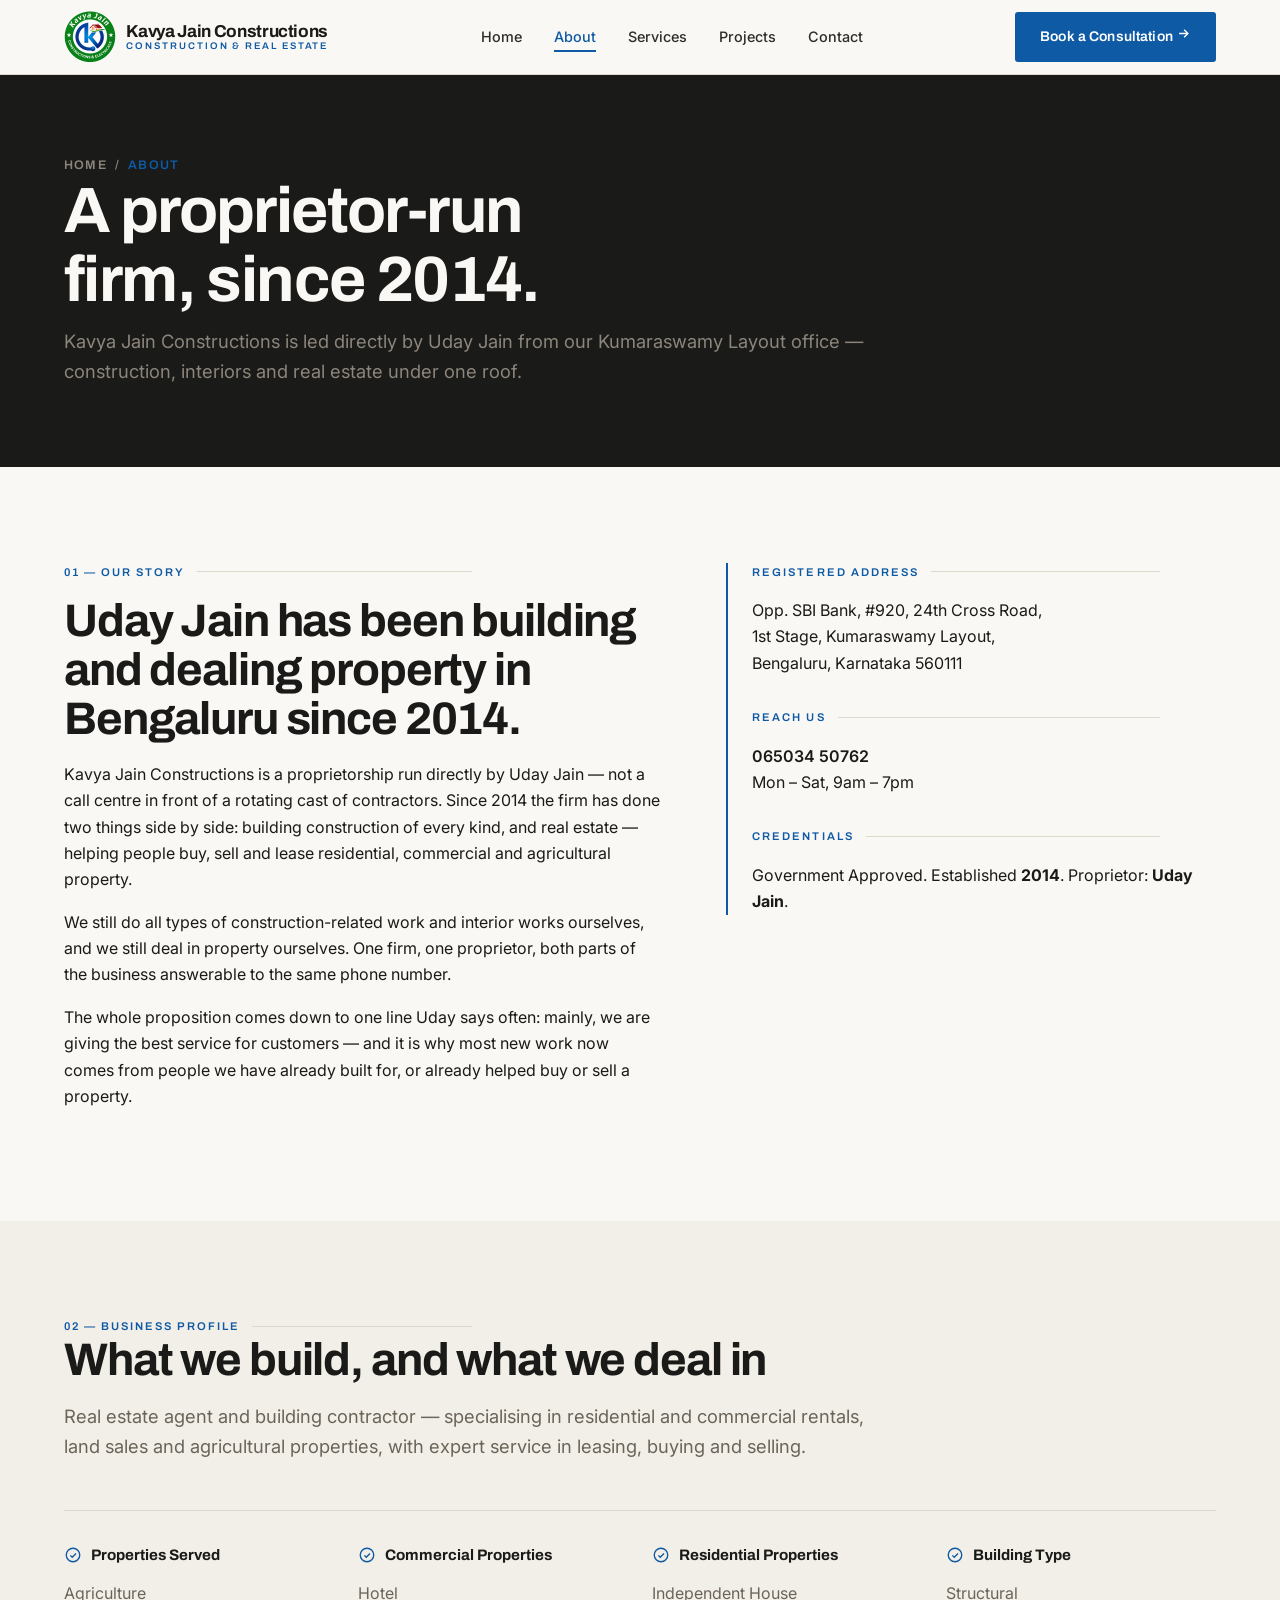
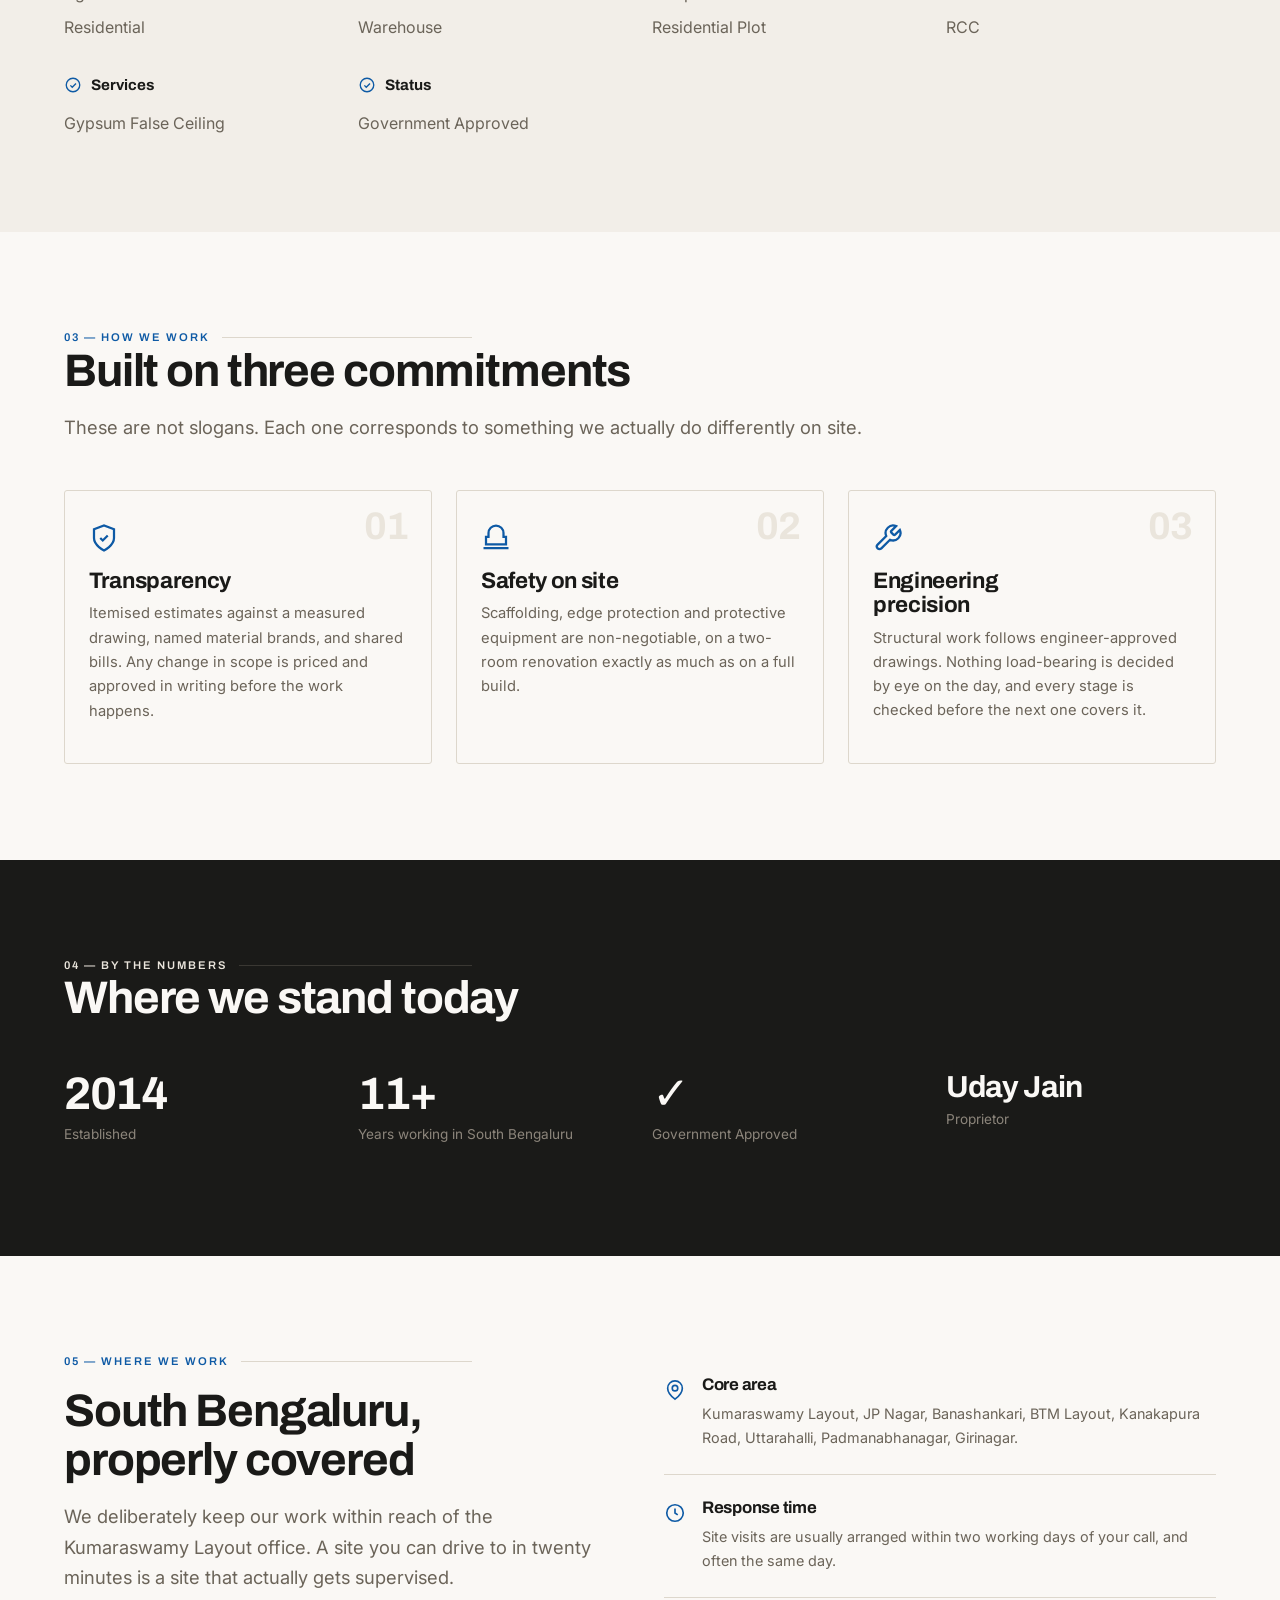
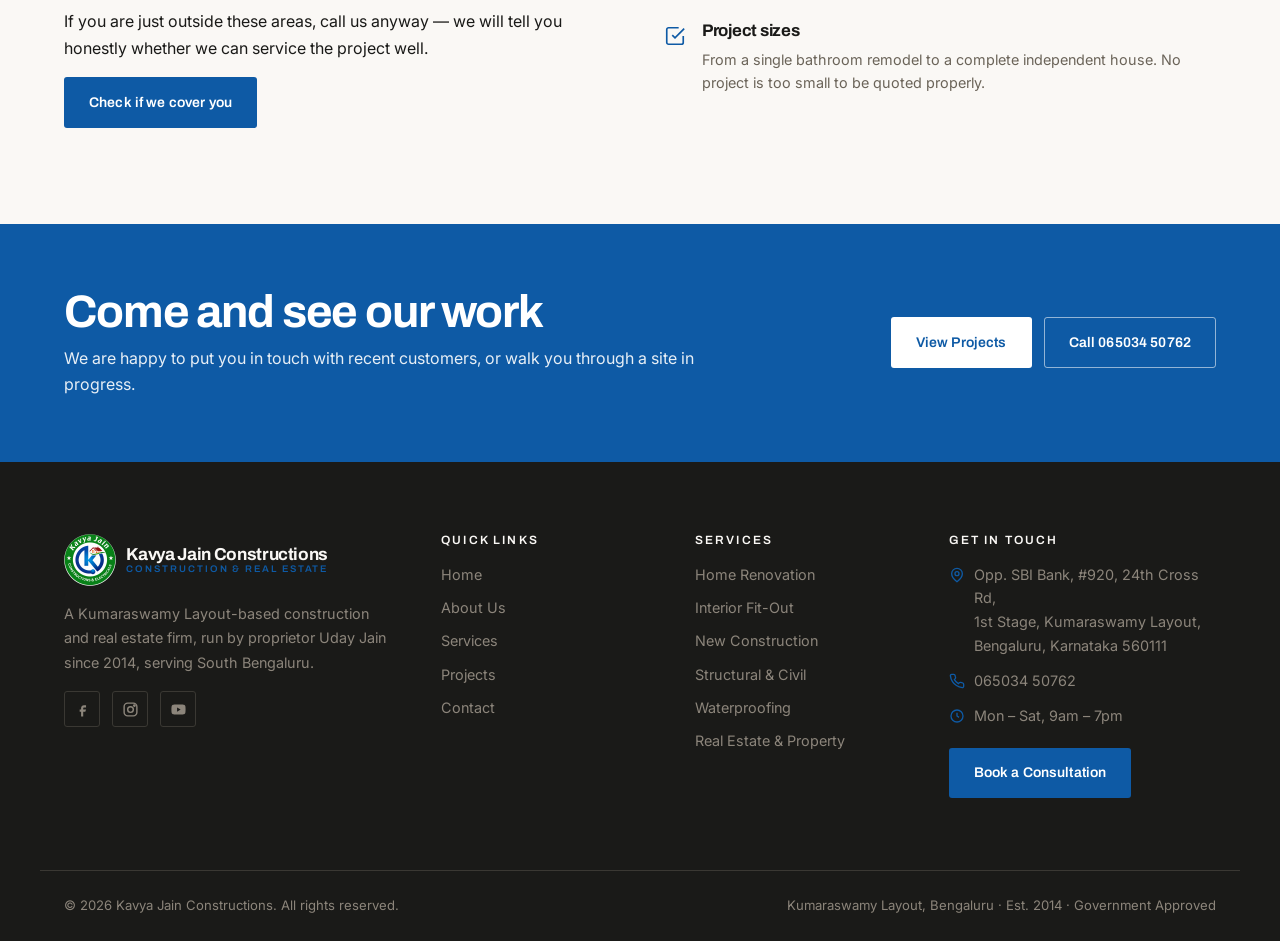
==== about.html @ eb47aed3 "Move realestate site files to repo root Serves the site directly at the domain root for deployment (" ====
<!DOCTYPE html>
<html lang="en-IN">
<head>
<meta charset="utf-8">
<meta name="viewport" content="width=device-width, initial-scale=1">
<title>About Us — Kavya Jain Constructions, Kumaraswamy Layout Bengaluru</title>
<meta name="description" content="Kavya Jain Constructions, led by proprietor Uday Jain, has served South Bengaluru since 2014 with building construction, interior works and real estate consulting.">
<link rel="icon" href="assets/favicon.svg" type="image/svg+xml">
<link rel="preconnect" href="https://fonts.googleapis.com">
<link rel="preconnect" href="https://fonts.gstatic.com" crossorigin>
<link href="https://fonts.googleapis.com/css2?family=Archivo:wght@500;600;700&family=Inter:wght@400;500;600&display=swap" rel="stylesheet">
<link rel="stylesheet" href="assets/css/style.css">
</head>
<body>

<a class="skip-link" href="#main">Skip to content</a>

<header class="header">
  <div class="wrap header__inner">
    <a class="logo" href="index.html">
      <img class="logo__mark" src="assets/logo.png" alt="Kavya Jain Constructions &amp; Electricals logo">
      <span class="logo__text">
        <span class="logo__name">Kavya Jain Constructions</span>
        <span class="logo__sub">Construction &amp; Real Estate</span>
      </span>
    </a>

    <nav class="nav" aria-label="Primary">
      <ul class="nav__list">
        <li><a class="nav__link" href="index.html">Home</a></li>
        <li><a class="nav__link is-active" href="about.html" aria-current="page">About</a></li>
        <li><a class="nav__link" href="services.html">Services</a></li>
        <li><a class="nav__link" href="projects.html">Projects</a></li>
        <li><a class="nav__link" href="contact.html">Contact</a></li>
      </ul>
    </nav>

    <a class="btn btn--primary header__cta" href="contact.html">
      Book a Consultation
      <svg class="btn__arrow" width="15" height="15" viewBox="0 0 24 24" fill="none" stroke="currentColor" stroke-width="2.2" aria-hidden="true"><path d="M5 12h14M13 6l6 6-6 6"/></svg>
    </a>

    <button class="nav-toggle" type="button" aria-expanded="false" aria-controls="mobile-nav">
      <span class="visually-hidden">Menu</span>
      <span class="nav-toggle__bar" aria-hidden="true"></span>
      <span class="nav-toggle__bar" aria-hidden="true"></span>
      <span class="nav-toggle__bar" aria-hidden="true"></span>
    </button>
  </div>

  <div class="mobile-nav" id="mobile-nav">
    <ul class="mobile-nav__list">
      <li><a class="mobile-nav__link" href="index.html">Home</a></li>
      <li><a class="mobile-nav__link is-active" href="about.html">About</a></li>
      <li><a class="mobile-nav__link" href="services.html">Services</a></li>
      <li><a class="mobile-nav__link" href="projects.html">Projects</a></li>
      <li><a class="mobile-nav__link" href="contact.html">Contact</a></li>
    </ul>
    <div class="mobile-nav__cta">
      <a class="btn btn--primary" href="contact.html">Book a Consultation</a>
    </div>
  </div>
</header>

<main id="main">

  <section class="pagehead">
    <div class="wrap">
      <p class="crumb"><a href="index.html">Home</a> <span aria-hidden="true">/</span> <span aria-current="page">About</span></p>
      <h1>A proprietor-run firm, since 2014.</h1>
      <p class="lede">Kavya Jain Constructions is led directly by Uday Jain from our Kumaraswamy Layout office &mdash; construction, interiors and real estate under one roof.</p>
    </div>
  </section>

  <section class="section">
    <div class="wrap">
      <div class="intro__grid">
        <div class="reveal reveal--left">
          <p class="sheet-label">01 &mdash; Our story</p>
          <h2>Uday Jain has been building and dealing property in Bengaluru since 2014.</h2>
          <p>Kavya Jain Constructions is a proprietorship run directly by Uday Jain &mdash; not a call centre in front of a rotating cast of contractors. Since 2014 the firm has done two things side by side: building construction of every kind, and real estate &mdash; helping people buy, sell and lease residential, commercial and agricultural property.</p>
          <p>We still do all types of construction-related work and interior works ourselves, and we still deal in property ourselves. One firm, one proprietor, both parts of the business answerable to the same phone number.</p>
          <p>The whole proposition comes down to one line Uday says often: mainly, we are giving the best service for customers &mdash; and it is why most new work now comes from people we have already built for, or already helped buy or sell a property.</p>
        </div>

        <aside class="intro__aside reveal reveal--right">
          <p class="sheet-label">Registered address</p>
          <p>Opp. SBI Bank, #920, 24th Cross Road,<br>1st Stage, Kumaraswamy Layout,<br>Bengaluru, Karnataka 560111</p>

          <p class="sheet-label" style="margin-top:2rem">Reach us</p>
          <p><a href="tel:+916503450762" style="font-weight:600">065034 50762</a><br>Mon &ndash; Sat, 9am &ndash; 7pm</p>

          <p class="sheet-label" style="margin-top:2rem">Credentials</p>
          <p style="margin-bottom:0">Government Approved. Established <strong>2014</strong>. Proprietor: <strong>Uday Jain</strong>.</p>
        </aside>
      </div>
    </div>
  </section>

  <!-- Business profile -->
  <section class="section section--bone2">
    <div class="wrap">
      <div class="section-head reveal">
        <p class="sheet-label">02 &mdash; Business profile</p>
        <h2>What we build, and what we deal in</h2>
        <p class="lede">Real estate agent and building contractor &mdash; specialising in residential and commercial rentals, land sales and agricultural properties, with expert service in leasing, buying and selling.</p>
      </div>

      <div class="profile-grid reveal">
        <div class="profile-item">
          <p class="profile-item__label"><svg width="18" height="18" viewBox="0 0 24 24" fill="none" stroke="currentColor" stroke-width="1.8"><circle cx="12" cy="12" r="9"/><path d="M8.5 12.5l2.5 2.5 5-5"/></svg> Properties Served</p>
          <ul class="footer__list" style="color:var(--muted);gap:0.5rem">
            <li>Agriculture</li>
            <li>Residential</li>
          </ul>
        </div>
        <div class="profile-item">
          <p class="profile-item__label"><svg width="18" height="18" viewBox="0 0 24 24" fill="none" stroke="currentColor" stroke-width="1.8"><circle cx="12" cy="12" r="9"/><path d="M8.5 12.5l2.5 2.5 5-5"/></svg> Commercial Properties</p>
          <ul class="footer__list" style="color:var(--muted);gap:0.5rem">
            <li>Hotel</li>
            <li>Warehouse</li>
          </ul>
        </div>
        <div class="profile-item">
          <p class="profile-item__label"><svg width="18" height="18" viewBox="0 0 24 24" fill="none" stroke="currentColor" stroke-width="1.8"><circle cx="12" cy="12" r="9"/><path d="M8.5 12.5l2.5 2.5 5-5"/></svg> Residential Properties</p>
          <ul class="footer__list" style="color:var(--muted);gap:0.5rem">
            <li>Independent House</li>
            <li>Residential Plot</li>
          </ul>
        </div>
        <div class="profile-item">
          <p class="profile-item__label"><svg width="18" height="18" viewBox="0 0 24 24" fill="none" stroke="currentColor" stroke-width="1.8"><circle cx="12" cy="12" r="9"/><path d="M8.5 12.5l2.5 2.5 5-5"/></svg> Building Type</p>
          <ul class="footer__list" style="color:var(--muted);gap:0.5rem">
            <li>Structural</li>
            <li>RCC</li>
          </ul>
        </div>
        <div class="profile-item">
          <p class="profile-item__label"><svg width="18" height="18" viewBox="0 0 24 24" fill="none" stroke="currentColor" stroke-width="1.8"><circle cx="12" cy="12" r="9"/><path d="M8.5 12.5l2.5 2.5 5-5"/></svg> Services</p>
          <ul class="footer__list" style="color:var(--muted);gap:0.5rem">
            <li>Gypsum False Ceiling</li>
          </ul>
        </div>
        <div class="profile-item">
          <p class="profile-item__label"><svg width="18" height="18" viewBox="0 0 24 24" fill="none" stroke="currentColor" stroke-width="1.8"><circle cx="12" cy="12" r="9"/><path d="M8.5 12.5l2.5 2.5 5-5"/></svg> Status</p>
          <ul class="footer__list" style="color:var(--muted);gap:0.5rem">
            <li>Government Approved</li>
          </ul>
        </div>
      </div>
    </div>
  </section>

  <!-- Values -->
  <section class="section">
    <div class="wrap">
      <div class="section-head reveal">
        <p class="sheet-label">03 &mdash; How we work</p>
        <h2>Built on three commitments</h2>
        <p class="lede">These are not slogans. Each one corresponds to something we actually do differently on site.</p>
      </div>

      <div class="grid grid--3">
        <article class="svc reveal">
          <span class="svc__num" aria-hidden="true">01</span>
          <span class="svc__icon" aria-hidden="true">
            <svg width="30" height="30" viewBox="0 0 24 24" fill="none" stroke="currentColor" stroke-width="1.8"><path d="M12 22s8-4 8-10V5l-8-3-8 3v7c0 6 8 10 8 10z"/><path d="M9 12l2 2 4-4"/></svg>
          </span>
          <h3>Transparency</h3>
          <p>Itemised estimates against a measured drawing, named material brands, and shared bills. Any change in scope is priced and approved in writing before the work happens.</p>
        </article>

        <article class="svc reveal">
          <span class="svc__num" aria-hidden="true">02</span>
          <span class="svc__icon" aria-hidden="true">
            <svg width="30" height="30" viewBox="0 0 24 24" fill="none" stroke="currentColor" stroke-width="1.8"><path d="M12 2a6 6 0 00-6 6v3H4v6h16v-6h-2V8a6 6 0 00-6-6z"/><path d="M2 20h20"/></svg>
          </span>
          <h3>Safety on site</h3>
          <p>Scaffolding, edge protection and protective equipment are non-negotiable, on a two-room renovation exactly as much as on a full build.</p>
        </article>

        <article class="svc reveal">
          <span class="svc__num" aria-hidden="true">03</span>
          <span class="svc__icon" aria-hidden="true">
            <svg width="30" height="30" viewBox="0 0 24 24" fill="none" stroke="currentColor" stroke-width="1.8"><path d="M14.7 6.3a1 1 0 000 1.4l1.6 1.6a1 1 0 001.4 0l3.8-3.8a6 6 0 01-7.9 7.9l-6.9 6.9a2.1 2.1 0 01-3-3l6.9-6.9a6 6 0 017.9-7.9z"/></svg>
          </span>
          <h3>Engineering precision</h3>
          <p>Structural work follows engineer-approved drawings. Nothing load-bearing is decided by eye on the day, and every stage is checked before the next one covers it.</p>
        </article>
      </div>
    </div>
  </section>

  <!-- Stats: established year, years active, and credentials — all as given by the proprietor. -->
  <section class="section section--ink">
    <div class="wrap">
      <div class="section-head reveal">
        <p class="sheet-label sheet-label--light">04 &mdash; By the numbers</p>
        <h2>Where we stand today</h2>
      </div>
      <div class="stats reveal">
        <div class="stat">
          <p class="stat__value">2014</p>
          <p class="stat__label">Established</p>
        </div>
        <div class="stat">
          <p class="stat__value" data-count="12" data-suffix="+">12+</p>
          <p class="stat__label">Years working in South Bengaluru</p>
        </div>
        <div class="stat">
          <p class="stat__value">&#10003;</p>
          <p class="stat__label">Government Approved</p>
        </div>
        <div class="stat">
          <p class="stat__value" style="font-size:clamp(1.3rem,3vw,1.9rem)">Uday Jain</p>
          <p class="stat__label">Proprietor</p>
        </div>
      </div>
    </div>
  </section>

  <!-- Service area -->
  <section class="section">
    <div class="wrap">
      <div class="grid grid--2-wide" style="gap:3rem;align-items:start">
        <div class="reveal">
          <p class="sheet-label">05 &mdash; Where we work</p>
          <h2>South Bengaluru, properly covered</h2>
          <p class="lede">We deliberately keep our work within reach of the Kumaraswamy Layout office. A site you can drive to in twenty minutes is a site that actually gets supervised.</p>
          <p>If you are just outside these areas, call us anyway &mdash; we will tell you honestly whether we can service the project well.</p>
          <a class="btn btn--primary" href="contact.html">Check if we cover you</a>
        </div>

        <div class="reveal">
          <div class="feature" style="border-bottom-color:var(--hairline)">
            <span class="feature__icon" aria-hidden="true"><svg width="22" height="22" viewBox="0 0 24 24" fill="none" stroke="currentColor" stroke-width="1.8"><path d="M20 10c0 6-8 12-8 12s-8-6-8-12a8 8 0 0116 0z"/><circle cx="12" cy="10" r="3"/></svg></span>
            <div>
              <h3>Core area</h3>
              <p style="color:var(--muted)">Kumaraswamy Layout, JP Nagar, Banashankari, BTM Layout, Kanakapura Road, Uttarahalli, Padmanabhanagar, Girinagar.</p>
            </div>
          </div>
          <div class="feature" style="border-bottom-color:var(--hairline)">
            <span class="feature__icon" aria-hidden="true"><svg width="22" height="22" viewBox="0 0 24 24" fill="none" stroke="currentColor" stroke-width="1.8"><circle cx="12" cy="12" r="9"/><path d="M12 7v5l3 2"/></svg></span>
            <div>
              <h3>Response time</h3>
              <p style="color:var(--muted)">Site visits are usually arranged within two working days of your call, and often the same day.</p>
            </div>
          </div>
          <div class="feature" style="border-bottom:0">
            <span class="feature__icon" aria-hidden="true"><svg width="22" height="22" viewBox="0 0 24 24" fill="none" stroke="currentColor" stroke-width="1.8"><path d="M9 11l3 3L22 4"/><path d="M21 12v7a2 2 0 01-2 2H5a2 2 0 01-2-2V5a2 2 0 012-2h11"/></svg></span>
            <div>
              <h3>Project sizes</h3>
              <p style="color:var(--muted)">From a single bathroom remodel to a complete independent house. No project is too small to be quoted properly.</p>
            </div>
          </div>
        </div>
      </div>
    </div>
  </section>

  <section class="ctaband">
    <div class="wrap ctaband__inner">
      <div>
        <h2>Come and see our work</h2>
        <p>We are happy to put you in touch with recent customers, or walk you through a site in progress.</p>
      </div>
      <div class="ctaband__actions">
        <a class="btn btn--on-clay" href="projects.html">View Projects</a>
        <a class="btn btn--on-clay-outline" href="tel:+916503450762">Call 065034 50762</a>
      </div>
    </div>
  </section>

</main>

<footer class="footer">
  <div class="wrap footer__grid">
    <div>
      <a class="logo" href="index.html" style="margin-bottom:1rem">
        <img class="logo__mark" src="assets/logo.png" alt="Kavya Jain Constructions &amp; Electricals logo">
        <span class="logo__text">
          <span class="logo__name">Kavya Jain Constructions</span>
          <span class="logo__sub">Construction &amp; Real Estate</span>
        </span>
      </a>
      <p>A Kumaraswamy Layout-based construction and real estate firm, run by proprietor Uday Jain since 2014, serving South Bengaluru.</p>
      <div class="footer__social">
        <a href="#" aria-label="Kavya Jain Constructions on Facebook"><svg width="17" height="17" viewBox="0 0 24 24" fill="currentColor" aria-hidden="true"><path d="M14 9h3V6h-3c-2.2 0-4 1.8-4 4v2H8v3h2v7h3v-7h3l1-3h-4v-2c0-.6.4-1 1-1z"/></svg></a>
        <a href="#" aria-label="Kavya Jain Constructions on Instagram"><svg width="17" height="17" viewBox="0 0 24 24" fill="none" stroke="currentColor" stroke-width="2" aria-hidden="true"><rect x="3" y="3" width="18" height="18" rx="5"/><circle cx="12" cy="12" r="4"/><circle cx="17.5" cy="6.5" r="1" fill="currentColor"/></svg></a>
        <a href="#" aria-label="Kavya Jain Constructions on YouTube"><svg width="17" height="17" viewBox="0 0 24 24" fill="currentColor" aria-hidden="true"><path d="M22 12s0-3.3-.4-4.8a2.5 2.5 0 00-1.8-1.8C18.3 5 12 5 12 5s-6.3 0-7.8.4a2.5 2.5 0 00-1.8 1.8C2 8.7 2 12 2 12s0 3.3.4 4.8a2.5 2.5 0 001.8 1.8C5.7 19 12 19 12 19s6.3 0 7.8-.4a2.5 2.5 0 001.8-1.8C22 15.3 22 12 22 12zM10 15V9l5 3z"/></svg></a>
      </div>
    </div>

    <div>
      <h4>Quick links</h4>
      <ul class="footer__list">
        <li><a href="index.html">Home</a></li>
        <li><a href="about.html">About Us</a></li>
        <li><a href="services.html">Services</a></li>
        <li><a href="projects.html">Projects</a></li>
        <li><a href="contact.html">Contact</a></li>
      </ul>
    </div>

    <div>
      <h4>Services</h4>
      <ul class="footer__list">
        <li><a href="services.html">Home Renovation</a></li>
        <li><a href="services.html">Interior Fit-Out</a></li>
        <li><a href="services.html">New Construction</a></li>
        <li><a href="services.html">Structural &amp; Civil</a></li>
        <li><a href="services.html">Waterproofing</a></li>
        <li><a href="services.html">Real Estate &amp; Property</a></li>
      </ul>
    </div>

    <div>
      <h4>Get in touch</h4>
      <div class="footer__contact">
        <div>
          <svg width="16" height="16" viewBox="0 0 24 24" fill="none" stroke="currentColor" stroke-width="2" aria-hidden="true"><path d="M20 10c0 6-8 12-8 12s-8-6-8-12a8 8 0 0116 0z"/><circle cx="12" cy="10" r="3"/></svg>
          <span>Opp. SBI Bank, #920, 24th Cross Rd,<br>1st Stage, Kumaraswamy Layout,<br>Bengaluru, Karnataka 560111</span>
        </div>
        <div>
          <svg width="16" height="16" viewBox="0 0 24 24" fill="none" stroke="currentColor" stroke-width="2" aria-hidden="true"><path d="M22 16.9v3a2 2 0 01-2.2 2 19.8 19.8 0 01-8.6-3.1 19.5 19.5 0 01-6-6A19.8 19.8 0 012.1 4.2 2 2 0 014.1 2h3a2 2 0 012 1.7c.1 1 .4 1.9.7 2.8a2 2 0 01-.5 2.1L8.1 9.9a16 16 0 006 6l1.3-1.2a2 2 0 012.1-.5c.9.3 1.8.6 2.8.7a2 2 0 011.7 2z"/></svg>
          <a href="tel:+916503450762">065034 50762</a>
        </div>
        <div>
          <svg width="16" height="16" viewBox="0 0 24 24" fill="none" stroke="currentColor" stroke-width="2" aria-hidden="true"><circle cx="12" cy="12" r="9"/><path d="M12 7v5l3 2"/></svg>
          <span>Mon &ndash; Sat, 9am &ndash; 7pm</span>
        </div>
      </div>
      <a class="btn btn--primary" href="contact.html" style="margin-top:1.25rem">Book a Consultation</a>
    </div>
  </div>

  <div class="wrap footer__bottom">
    <span>&copy; <span data-year>2026</span> Kavya Jain Constructions. All rights reserved.</span>
    <span>Kumaraswamy Layout, Bengaluru &middot; Est. 2014 &middot; Government Approved</span>
  </div>
</footer>

<a class="callfab" href="tel:+916503450762">
  <svg width="17" height="17" viewBox="0 0 24 24" fill="none" stroke="currentColor" stroke-width="2.2" aria-hidden="true"><path d="M22 16.9v3a2 2 0 01-2.2 2 19.8 19.8 0 01-8.6-3.1 19.5 19.5 0 01-6-6A19.8 19.8 0 012.1 4.2 2 2 0 014.1 2h3a2 2 0 012 1.7c.1 1 .4 1.9.7 2.8a2 2 0 01-.5 2.1L8.1 9.9a16 16 0 006 6l1.3-1.2a2 2 0 012.1-.5c.9.3 1.8.6 2.8.7a2 2 0 011.7 2z"/></svg>
  Call us
</a>

<script src="assets/js/main.js"></script>
</body>
</html>
---- assets/css/style.css ----
/* ==========================================================================
   Kavya Jain Constructions — design tokens and styles
   Palette: Bone & Executive Blue   Type: Archivo (display) / Inter (body)
   ========================================================================== */

:root {
  color-scheme: light;

  /* Palette */
  --bone: #faf8f5;
  --bone-2: #f2eee8;
  --bone-3: #eae5dc;
  --ink: #1a1a18;
  --ink-2: #2e2d2a;
  --muted: #6b6459;
  --taupe: #8c857b;
  --clay: #0e5aa5;
  --clay-dark: #0a4278;
  --hairline: #ddd7cc;
  --hairline-dark: #3a3833;
  --white: #fff;

  /* Type */
  --font-display: "Archivo", system-ui, -apple-system, sans-serif;
  --font-body: "Inter", system-ui, -apple-system, sans-serif;

  /* Spacing */
  --sp-1: 0.25rem;
  --sp-2: 0.5rem;
  --sp-3: 0.75rem;
  --sp-4: 1rem;
  --sp-5: 1.5rem;
  --sp-6: 2rem;
  --sp-7: 3rem;
  --sp-8: 4rem;
  --sp-9: 6rem;

  --maxw: 1200px;
  --radius: 3px;
  --ease: cubic-bezier(0.4, 0, 0.2, 1);
}

*,
*::before,
*::after {
  box-sizing: border-box;
}

html {
  scroll-behavior: smooth;
  -webkit-text-size-adjust: 100%;
}

body {
  margin: 0;
  background: var(--bone);
  color: var(--ink);
  font-family: var(--font-body);
  font-size: 1rem;
  line-height: 1.65;
  -webkit-font-smoothing: antialiased;
}

img,
video {
  max-width: 100%;
  display: block;
}

a {
  color: inherit;
  text-decoration: none;
}

/* ---------- Typography ---------- */

h1,
h2,
h3,
h4 {
  font-family: var(--font-display);
  font-weight: 700;
  line-height: 1.08;
  letter-spacing: -0.025em;
  margin: 0 0 var(--sp-4);
  text-wrap: balance;
}

h1 {
  font-size: clamp(2.25rem, 6vw, 4rem);
}

h2 {
  font-size: clamp(1.875rem, 4.2vw, 2.85rem);
}

h3 {
  font-size: clamp(1.15rem, 2.2vw, 1.4rem);
  letter-spacing: -0.015em;
}

p {
  margin: 0 0 var(--sp-4);
  max-width: 68ch;
}

.lede {
  font-size: clamp(1.02rem, 1.6vw, 1.15rem);
  color: var(--muted);
}

/* Drawing-sheet section label — the signature device, borrowed from the
   annotation style of the architectural hero sketch. */
.sheet-label {
  display: flex;
  align-items: center;
  gap: var(--sp-3);
  font-family: var(--font-display);
  font-size: 0.7rem;
  font-weight: 600;
  letter-spacing: 0.18em;
  text-transform: uppercase;
  color: var(--clay);
  margin-bottom: var(--sp-4);
}

.sheet-label::after {
  content: "";
  flex: 1;
  height: 1px;
  background: var(--hairline);
}

.sheet-label--light {
  color: var(--bone-3);
}

.sheet-label--light::after {
  background: var(--hairline-dark);
}

/* ---------- Layout ---------- */

.wrap {
  width: 100%;
  max-width: var(--maxw);
  margin-inline: auto;
  padding-inline: var(--sp-5);
}

.section {
  padding-block: clamp(3.5rem, 8vw, 6rem);
}

.section--tight {
  padding-block: clamp(2.5rem, 5vw, 4rem);
}

.section--bone2 {
  background: var(--bone-2);
}

.section--ink {
  background: var(--ink);
  color: var(--bone);
}

.section--ink h2,
.section--ink h3 {
  color: var(--bone);
}

.section-head {
  margin-bottom: var(--sp-7);
}

.section-head p {
  margin-bottom: 0;
}

.grid {
  display: grid;
  gap: var(--sp-5);
}

@media (min-width: 640px) {
  .grid--2 {
    grid-template-columns: repeat(2, 1fr);
  }
}

@media (min-width: 900px) {
  .grid--3 {
    grid-template-columns: repeat(3, 1fr);
  }
  .grid--4 {
    grid-template-columns: repeat(4, 1fr);
  }
  .grid--2-wide {
    grid-template-columns: repeat(2, 1fr);
  }
}

@media (min-width: 640px) and (max-width: 899px) {
  .grid--4 {
    grid-template-columns: repeat(2, 1fr);
  }
}

/* ---------- Buttons ---------- */

.btn {
  display: inline-flex;
  align-items: center;
  justify-content: center;
  gap: var(--sp-2);
  font-family: var(--font-display);
  font-size: 0.875rem;
  font-weight: 600;
  letter-spacing: 0.01em;
  padding: 0.8rem 1.5rem;
  border: 1px solid transparent;
  border-radius: var(--radius);
  cursor: pointer;
  transition: background-color 0.2s var(--ease), color 0.2s var(--ease),
    border-color 0.2s var(--ease);
}

.btn--primary {
  background: var(--clay);
  color: var(--white);
}

.btn--primary:hover {
  background: var(--clay-dark);
}

.btn--outline {
  border-color: var(--ink);
  color: var(--ink);
}

.btn--outline:hover {
  background: var(--ink);
  color: var(--bone);
}

.btn--ghost-light {
  border-color: var(--hairline-dark);
  color: var(--bone);
}

.btn--ghost-light:hover {
  background: var(--bone);
  color: var(--ink);
}

.btn__arrow {
  transition: transform 0.2s var(--ease);
}

.btn:hover .btn__arrow {
  transform: translateX(3px);
}

/* ---------- Header ---------- */

.header {
  position: sticky;
  top: 0;
  z-index: 60;
  background: var(--bone);
  border-bottom: 1px solid var(--hairline);
  transition: box-shadow 0.2s var(--ease);
}

.header.is-stuck {
  box-shadow: 0 1px 12px rgba(26, 26, 24, 0.07);
}

.header__inner {
  display: flex;
  align-items: center;
  justify-content: space-between;
  gap: var(--sp-4);
  min-height: 74px;
}

.logo {
  display: flex;
  align-items: center;
  gap: 0.65rem;
  flex-shrink: 0;
}

.logo__mark {
  width: 52px;
  height: 52px;
  flex-shrink: 0;
  object-fit: contain;
}

.logo__text {
  display: flex;
  flex-direction: column;
  line-height: 1.05;
}

.logo__name {
  font-family: var(--font-display);
  font-weight: 700;
  font-size: 1.08rem;
  letter-spacing: -0.02em;
}

.logo__sub {
  font-family: var(--font-display);
  font-size: 0.6rem;
  font-weight: 600;
  letter-spacing: 0.2em;
  text-transform: uppercase;
  color: var(--clay);
}

.nav {
  display: none;
}

.nav__list {
  display: flex;
  align-items: center;
  gap: var(--sp-6);
  margin: 0;
  padding: 0;
  list-style: none;
}

.nav__link {
  position: relative;
  font-size: 0.9rem;
  font-weight: 500;
  color: var(--ink-2);
  padding-block: 0.4rem;
  transition: color 0.2s var(--ease);
}

.nav__link:hover {
  color: var(--clay);
}

.nav__link::after {
  content: "";
  position: absolute;
  left: 0;
  bottom: 0;
  width: 0;
  height: 2px;
  background: var(--clay);
  transition: width 0.22s var(--ease);
}

.nav__link:hover::after,
.nav__link.is-active::after {
  width: 100%;
}

.nav__link.is-active {
  color: var(--clay);
}

.header__cta {
  display: none;
}

@media (min-width: 1024px) {
  .nav,
  .header__cta {
    display: block;
  }
}

/* Mobile nav toggle */

.nav-toggle {
  display: inline-flex;
  flex-direction: column;
  justify-content: center;
  gap: 5px;
  width: 44px;
  height: 44px;
  padding: 0 10px;
  background: none;
  border: 1px solid var(--hairline);
  border-radius: var(--radius);
  cursor: pointer;
}

.nav-toggle__bar {
  display: block;
  height: 2px;
  width: 100%;
  background: var(--ink);
  transition: transform 0.22s var(--ease), opacity 0.22s var(--ease);
}

.nav-toggle[aria-expanded="true"] .nav-toggle__bar:nth-child(1) {
  transform: translateY(7px) rotate(45deg);
}

.nav-toggle[aria-expanded="true"] .nav-toggle__bar:nth-child(2) {
  opacity: 0;
}

.nav-toggle[aria-expanded="true"] .nav-toggle__bar:nth-child(3) {
  transform: translateY(-7px) rotate(-45deg);
}

@media (min-width: 1024px) {
  .nav-toggle {
    display: none;
  }
}

.mobile-nav {
  display: none;
  border-top: 1px solid var(--hairline);
  background: var(--bone);
}

.mobile-nav.is-open {
  display: block;
}

@media (min-width: 1024px) {
  .mobile-nav.is-open {
    display: none;
  }
}

.mobile-nav__list {
  margin: 0;
  padding: var(--sp-3) 0 var(--sp-5);
  list-style: none;
}

.mobile-nav__link {
  display: block;
  padding: 0.85rem var(--sp-5);
  font-family: var(--font-display);
  font-weight: 600;
  font-size: 1rem;
  border-bottom: 1px solid var(--hairline);
}

.mobile-nav__link.is-active {
  color: var(--clay);
}

.mobile-nav__cta {
  padding: var(--sp-5) var(--sp-5) 0;
}

.mobile-nav__cta .btn {
  width: 100%;
}

/* ---------- Hero (video, no overlay text by design) ---------- */

.hero {
  position: relative;
  background: var(--ink);
  overflow: hidden;
}

.hero__video {
  width: 100%;
  height: clamp(340px, 62vh, 660px);
  object-fit: cover;
  background: var(--ink);
}

@media (min-width: 768px) {
  .hero__video {
    height: clamp(460px, 76vh, 780px);
  }
}

/* ---------- Info strip overlapping the hero ---------- */

.infostrip {
  position: relative;
  z-index: 2;
  margin-top: -1px;
}

@media (min-width: 900px) {
  .infostrip {
    margin-top: -68px;
  }
}

.infostrip__grid {
  display: grid;
  gap: 1px;
  background: var(--hairline-dark);
  border: 1px solid var(--hairline-dark);
  border-radius: var(--radius);
  overflow: hidden;
}

@media (min-width: 640px) {
  .infostrip__grid {
    grid-template-columns: repeat(2, 1fr);
  }
}

@media (min-width: 900px) {
  .infostrip__grid {
    grid-template-columns: repeat(4, 1fr);
  }
}

.infocard {
  background: var(--ink);
  color: var(--bone);
  padding: var(--sp-5) var(--sp-5);
  display: flex;
  flex-direction: column;
  gap: 0.3rem;
  transition: background-color 0.2s var(--ease);
}

.infocard--accent {
  background: var(--clay);
}

a.infocard:hover {
  background: var(--ink-2);
}

a.infocard--accent:hover {
  background: var(--clay-dark);
}

.infocard__icon {
  color: var(--clay);
  margin-bottom: var(--sp-2);
}

.infocard--accent .infocard__icon {
  color: var(--white);
}

.infocard__label {
  font-family: var(--font-display);
  font-size: 0.68rem;
  font-weight: 600;
  letter-spacing: 0.18em;
  text-transform: uppercase;
  color: var(--taupe);
}

.infocard--accent .infocard__label {
  color: rgba(255, 255, 255, 0.85);
}

.infocard__value {
  font-family: var(--font-display);
  font-size: 1.08rem;
  font-weight: 700;
  letter-spacing: -0.015em;
}

.infocard__note {
  font-size: 0.82rem;
  color: var(--taupe);
}

.infocard--accent .infocard__note {
  color: rgba(255, 255, 255, 0.85);
}

/* ---------- Intro (carries the message the hero deliberately omits) ---------- */

.intro__grid {
  display: grid;
  gap: var(--sp-6);
  align-items: start;
}

@media (min-width: 900px) {
  .intro__grid {
    grid-template-columns: 1.1fr 0.9fr;
    gap: var(--sp-8);
  }
}

.intro h1 {
  margin-bottom: var(--sp-5);
}

.intro__aside {
  border-left: 2px solid var(--clay);
  padding-left: var(--sp-5);
}

/* ---------- Service cards ---------- */

.svc {
  position: relative;
  background: var(--bone);
  border: 1px solid var(--hairline);
  border-radius: var(--radius);
  padding: var(--sp-6) var(--sp-5) var(--sp-5);
  transition: border-color 0.2s var(--ease), transform 0.2s var(--ease);
}

.section--bone2 .svc {
  background: var(--bone);
}

.svc:hover {
  border-color: var(--clay);
  transform: translateY(-3px);
}

.svc__num {
  position: absolute;
  top: var(--sp-4);
  right: var(--sp-5);
  font-family: var(--font-display);
  font-size: 2.4rem;
  font-weight: 700;
  line-height: 1;
  color: var(--bone-3);
  letter-spacing: -0.04em;
}

.svc__icon {
  color: var(--clay);
  margin-bottom: var(--sp-4);
}

.svc h3 {
  margin-bottom: var(--sp-2);
  max-width: 14ch;
}

.svc p {
  font-size: 0.92rem;
  color: var(--muted);
  margin-bottom: var(--sp-4);
}

.svc__link {
  display: inline-flex;
  align-items: center;
  gap: 0.4rem;
  font-family: var(--font-display);
  font-size: 0.8rem;
  font-weight: 600;
  letter-spacing: 0.06em;
  text-transform: uppercase;
  color: var(--clay);
}

.svc__link svg {
  transition: transform 0.2s var(--ease);
}

.svc:hover .svc__link svg {
  transform: translateX(3px);
}

/* ---------- Business profile (checkmark grid) ---------- */

.profile-grid {
  display: grid;
  gap: var(--sp-6) var(--sp-5);
  grid-template-columns: repeat(2, 1fr);
  padding-top: var(--sp-6);
  border-top: 1px solid var(--hairline);
}

@media (min-width: 640px) {
  .profile-grid {
    grid-template-columns: repeat(4, 1fr);
  }
}

.profile-item__label {
  display: flex;
  align-items: center;
  gap: 0.55rem;
  font-family: var(--font-display);
  font-size: 0.95rem;
  font-weight: 700;
  color: var(--ink);
  margin-bottom: var(--sp-3);
}

.profile-item__label svg {
  flex-shrink: 0;
  color: var(--clay);
}

/* ---------- Stats ---------- */

.stats {
  display: grid;
  gap: var(--sp-5);
  grid-template-columns: repeat(2, 1fr);
}

@media (min-width: 900px) {
  .stats {
    grid-template-columns: repeat(4, 1fr);
  }
}

.stat__value {
  font-family: var(--font-display);
  font-size: clamp(2rem, 4.5vw, 2.85rem);
  font-weight: 700;
  line-height: 1;
  letter-spacing: -0.03em;
  color: var(--clay);
  margin-bottom: var(--sp-2);
}

.section--ink .stat__value {
  color: var(--bone);
}

.stat__label {
  font-size: 0.85rem;
  color: var(--muted);
  line-height: 1.4;
}

.section--ink .stat__label {
  color: var(--taupe);
}

/* ---------- Project cards ---------- */

.proj {
  display: flex;
  flex-direction: column;
  background: var(--bone);
  border: 1px solid var(--hairline);
  border-radius: var(--radius);
  overflow: hidden;
  transition: border-color 0.2s var(--ease);
}

.proj:hover {
  border-color: var(--clay);
}

.proj__media {
  position: relative;
  aspect-ratio: 4 / 3;
  background: var(--bone-3);
  overflow: hidden;
}

.proj__media img {
  width: 100%;
  height: 100%;
  object-fit: cover;
  transition: transform 0.4s var(--ease);
}

.proj:hover .proj__media img {
  transform: scale(1.04);
}

/* Placeholder shown until real photography is dropped in */
.proj__placeholder {
  position: absolute;
  inset: 0;
  display: flex;
  align-items: center;
  justify-content: center;
  background: repeating-linear-gradient(
      45deg,
      var(--bone-2),
      var(--bone-2) 12px,
      var(--bone-3) 12px,
      var(--bone-3) 24px
    );
  color: var(--taupe);
}

.proj__tag {
  position: absolute;
  top: var(--sp-3);
  left: var(--sp-3);
  z-index: 2;
  background: var(--clay);
  color: var(--white);
  font-family: var(--font-display);
  font-size: 0.65rem;
  font-weight: 600;
  letter-spacing: 0.14em;
  text-transform: uppercase;
  padding: 0.3rem 0.6rem;
  border-radius: var(--radius);
}

.proj__body {
  padding: var(--sp-5);
  flex: 1;
  display: flex;
  flex-direction: column;
}

.proj__body h3 {
  font-size: 1.08rem;
  margin-bottom: var(--sp-3);
}

.proj__meta {
  display: flex;
  flex-wrap: wrap;
  gap: var(--sp-2) var(--sp-4);
  margin-top: auto;
  padding-top: var(--sp-3);
  border-top: 1px solid var(--hairline);
  font-size: 0.8rem;
  color: var(--muted);
}

.proj__meta span {
  display: inline-flex;
  align-items: center;
  gap: 0.35rem;
}

.proj__meta svg {
  color: var(--taupe);
  flex-shrink: 0;
}

/* ---------- Feature list (why choose us) ---------- */

.feature {
  display: flex;
  gap: var(--sp-4);
  padding-block: var(--sp-5);
  border-bottom: 1px solid var(--hairline-dark);
}

.feature:last-child {
  border-bottom: 0;
}

.feature__icon {
  flex-shrink: 0;
  color: var(--clay);
  margin-top: 3px;
}

.feature h3 {
  font-size: 1.05rem;
  margin-bottom: var(--sp-2);
}

.feature p {
  font-size: 0.9rem;
  color: var(--taupe);
  margin-bottom: 0;
}

/* ---------- Rating / reviews ---------- */

.rating {
  display: flex;
  flex-wrap: wrap;
  align-items: center;
  gap: var(--sp-5);
  padding: var(--sp-6);
  background: var(--bone);
  border: 1px solid var(--hairline);
  border-radius: var(--radius);
}

.rating__score {
  font-family: var(--font-display);
  font-size: 3.2rem;
  font-weight: 700;
  line-height: 1;
  letter-spacing: -0.04em;
}

.rating__stars {
  display: flex;
  gap: 2px;
  color: var(--clay);
  margin-bottom: 0.3rem;
}

.rating__meta {
  font-size: 0.9rem;
  color: var(--muted);
}

/* ---------- Steps / process ---------- */

.step {
  position: relative;
  padding-top: var(--sp-5);
  border-top: 2px solid var(--ink);
}

.step__num {
  font-family: var(--font-display);
  font-size: 0.7rem;
  font-weight: 600;
  letter-spacing: 0.18em;
  text-transform: uppercase;
  color: var(--clay);
  margin-bottom: var(--sp-3);
}

.step h3 {
  font-size: 1.05rem;
  margin-bottom: var(--sp-2);
}

.step p {
  font-size: 0.9rem;
  color: var(--muted);
  margin-bottom: 0;
}

/* ---------- Page header (inner pages) ---------- */

.pagehead {
  background: var(--ink);
  color: var(--bone);
  padding-block: clamp(3rem, 7vw, 5rem);
}

.pagehead h1 {
  margin-bottom: var(--sp-3);
  max-width: 20ch;
}

.pagehead p {
  color: var(--taupe);
  margin-bottom: 0;
}

.crumb {
  display: flex;
  align-items: center;
  gap: 0.5rem;
  font-size: 0.78rem;
  letter-spacing: 0.1em;
  text-transform: uppercase;
  font-family: var(--font-display);
  font-weight: 600;
  color: var(--taupe);
  margin-bottom: var(--sp-4);
}

.crumb a:hover {
  color: var(--bone);
}

.crumb span[aria-current] {
  color: var(--clay);
}

/* ---------- CTA band ---------- */

.ctaband {
  background: var(--clay);
  color: var(--white);
}

.ctaband__inner {
  display: grid;
  gap: var(--sp-5);
  align-items: center;
  padding-block: clamp(2.5rem, 6vw, 4rem);
}

@media (min-width: 900px) {
  .ctaband__inner {
    grid-template-columns: 1.4fr auto;
    gap: var(--sp-7);
  }
}

.ctaband h2 {
  color: var(--white);
  margin-bottom: var(--sp-2);
}

.ctaband p {
  color: rgba(255, 255, 255, 0.9);
  margin-bottom: 0;
}

.ctaband__actions {
  display: flex;
  flex-wrap: wrap;
  gap: var(--sp-3);
}

.btn--on-clay {
  background: var(--white);
  color: var(--clay);
}

.btn--on-clay:hover {
  background: var(--ink);
  color: var(--white);
}

.btn--on-clay-outline {
  border-color: rgba(255, 255, 255, 0.55);
  color: var(--white);
}

.btn--on-clay-outline:hover {
  background: rgba(255, 255, 255, 0.12);
  border-color: var(--white);
}

/* ---------- Forms ---------- */

.form {
  display: grid;
  gap: var(--sp-4);
}

@media (min-width: 640px) {
  .form__row {
    display: grid;
    grid-template-columns: repeat(2, 1fr);
    gap: var(--sp-4);
  }
}

.field {
  display: flex;
  flex-direction: column;
  gap: 0.4rem;
}

.field label {
  font-family: var(--font-display);
  font-size: 0.78rem;
  font-weight: 600;
  letter-spacing: 0.08em;
  text-transform: uppercase;
  color: var(--ink-2);
}

.field input,
.field select,
.field textarea {
  font-family: var(--font-body);
  font-size: 0.95rem;
  color: var(--ink);
  background: var(--bone);
  border: 1px solid var(--hairline);
  border-radius: var(--radius);
  padding: 0.75rem 0.9rem;
  width: 100%;
  transition: border-color 0.2s var(--ease);
}

.field input:focus,
.field select:focus,
.field textarea:focus {
  outline: none;
  border-color: var(--clay);
}

.field textarea {
  min-height: 130px;
  resize: vertical;
}

.field__hint {
  font-size: 0.78rem;
  color: var(--muted);
}

.field__error {
  font-size: 0.78rem;
  color: var(--clay-dark);
  font-weight: 500;
  min-height: 1.1em;
}

.field.has-error input,
.field.has-error select,
.field.has-error textarea {
  border-color: var(--clay-dark);
}

.form__note {
  font-size: 0.82rem;
  color: var(--muted);
  margin: 0;
}

.form__status {
  padding: var(--sp-4);
  border: 1px solid var(--clay);
  border-left-width: 3px;
  border-radius: var(--radius);
  background: var(--bone-2);
  font-size: 0.92rem;
}

/* ---------- Contact ---------- */

.contact__grid {
  display: grid;
  gap: var(--sp-7);
  align-items: start;
}

@media (min-width: 900px) {
  .contact__grid {
    grid-template-columns: 1fr 1fr;
    gap: var(--sp-8);
  }
}

.contact-item {
  display: flex;
  gap: var(--sp-4);
  padding-block: var(--sp-4);
  border-bottom: 1px solid var(--hairline);
}

.contact-item:last-of-type {
  border-bottom: 0;
}

.contact-item__icon {
  flex-shrink: 0;
  color: var(--clay);
  margin-top: 3px;
}

.contact-item__label {
  font-family: var(--font-display);
  font-size: 0.68rem;
  font-weight: 600;
  letter-spacing: 0.16em;
  text-transform: uppercase;
  color: var(--muted);
  margin-bottom: 0.2rem;
}

.contact-item__value {
  font-size: 1rem;
  font-weight: 500;
}

.contact-item__value a:hover {
  color: var(--clay);
}

.map {
  border: 1px solid var(--hairline);
  border-radius: var(--radius);
  overflow: hidden;
  line-height: 0;
}

.map iframe {
  width: 100%;
  height: 340px;
  border: 0;
}

/* ---------- FAQ ---------- */

.faq {
  border-top: 1px solid var(--hairline);
}

.faq__item {
  border-bottom: 1px solid var(--hairline);
}

.faq__q {
  width: 100%;
  display: flex;
  align-items: center;
  justify-content: space-between;
  gap: var(--sp-4);
  text-align: left;
  background: none;
  border: 0;
  padding: var(--sp-5) 0;
  cursor: pointer;
  font-family: var(--font-display);
  font-size: 1rem;
  font-weight: 600;
  color: var(--ink);
}

.faq__q:hover {
  color: var(--clay);
}

.faq__icon {
  flex-shrink: 0;
  color: var(--clay);
  transition: transform 0.22s var(--ease);
}

.faq__q[aria-expanded="true"] .faq__icon {
  transform: rotate(45deg);
}

.faq__a {
  display: none;
  padding-bottom: var(--sp-5);
}

.faq__a p {
  color: var(--muted);
  font-size: 0.93rem;
  margin-bottom: 0;
}

.faq__a.is-open {
  display: block;
}

/* ---------- Footer ---------- */

.footer {
  background: var(--ink);
  color: var(--taupe);
  font-size: 0.9rem;
}

.footer__grid {
  display: grid;
  gap: var(--sp-6);
  padding-block: clamp(3rem, 6vw, 4.5rem);
}

@media (min-width: 640px) {
  .footer__grid {
    grid-template-columns: repeat(2, 1fr);
  }
}

@media (min-width: 1024px) {
  .footer__grid {
    grid-template-columns: 1.6fr 1fr 1fr 1.3fr;
    gap: var(--sp-7);
  }
}

.footer h4 {
  font-size: 0.75rem;
  font-weight: 600;
  letter-spacing: 0.18em;
  text-transform: uppercase;
  color: var(--bone);
  margin-bottom: var(--sp-4);
}

.footer p {
  font-size: 0.9rem;
  line-height: 1.7;
}

.footer__list {
  margin: 0;
  padding: 0;
  list-style: none;
  display: grid;
  gap: 0.6rem;
}

.footer__list a:hover {
  color: var(--clay);
}

.footer .logo__name {
  color: var(--bone);
}

.footer__contact {
  display: grid;
  gap: 0.7rem;
}

.footer__contact div {
  display: flex;
  gap: 0.6rem;
  align-items: flex-start;
}

.footer__contact svg {
  flex-shrink: 0;
  color: var(--clay);
  margin-top: 4px;
}

.footer__bottom {
  border-top: 1px solid var(--hairline-dark);
  padding-block: var(--sp-5);
  display: flex;
  flex-wrap: wrap;
  align-items: center;
  justify-content: space-between;
  gap: var(--sp-3);
  font-size: 0.82rem;
}

.footer__social {
  display: flex;
  gap: var(--sp-3);
}

.footer__social a {
  display: inline-flex;
  align-items: center;
  justify-content: center;
  width: 36px;
  height: 36px;
  border: 1px solid var(--hairline-dark);
  border-radius: var(--radius);
  transition: background-color 0.2s var(--ease), color 0.2s var(--ease);
}

.footer__social a:hover {
  background: var(--clay);
  border-color: var(--clay);
  color: var(--white);
}

/* ---------- Floating call button (mobile) ---------- */

.callfab {
  position: fixed;
  right: var(--sp-4);
  bottom: var(--sp-4);
  z-index: 70;
  display: inline-flex;
  align-items: center;
  gap: 0.5rem;
  background: var(--clay);
  color: var(--white);
  font-family: var(--font-display);
  font-weight: 600;
  font-size: 0.85rem;
  padding: 0.85rem 1.15rem;
  border-radius: 999px;
  box-shadow: 0 6px 20px rgba(26, 26, 24, 0.22);
}

.callfab:hover {
  background: var(--clay-dark);
}

@media (min-width: 1024px) {
  .callfab {
    display: none;
  }
}

/* ---------- Accessibility helpers ---------- */

.skip-link {
  position: absolute;
  left: -9999px;
  top: 0;
  z-index: 200;
  background: var(--clay);
  color: var(--white);
  padding: 0.75rem 1.25rem;
  font-weight: 600;
}

.skip-link:focus {
  left: var(--sp-4);
  top: var(--sp-3);
}

:focus-visible {
  outline: 2px solid var(--clay);
  outline-offset: 2px;
}

.visually-hidden {
  position: absolute;
  width: 1px;
  height: 1px;
  padding: 0;
  margin: -1px;
  overflow: hidden;
  clip: rect(0, 0, 0, 0);
  white-space: nowrap;
  border: 0;
}

/* ---------- Scroll reveal ---------- */

.reveal {
  opacity: 0;
  transform: translateY(14px);
  transition: opacity 0.5s var(--ease), transform 0.5s var(--ease);
}

.reveal.is-visible {
  opacity: 1;
  transform: none;
}

/* ---------- Project filters ---------- */

.filters {
  display: flex;
  flex-wrap: wrap;
  gap: var(--sp-2);
  margin-bottom: var(--sp-4);
}

.filter {
  font-family: var(--font-display);
  font-size: 0.82rem;
  font-weight: 600;
  letter-spacing: 0.02em;
  color: var(--ink-2);
  background: transparent;
  border: 1px solid var(--hairline);
  border-radius: var(--radius);
  padding: 0.55rem 1.05rem;
  cursor: pointer;
  transition: background-color 0.2s var(--ease), color 0.2s var(--ease),
    border-color 0.2s var(--ease);
}

.filter:hover {
  border-color: var(--clay);
  color: var(--clay);
}

.filter.is-active {
  background: var(--ink);
  border-color: var(--ink);
  color: var(--bone);
}

.filter-count {
  font-size: 0.85rem;
  color: var(--muted);
  margin-bottom: var(--sp-6);
}

.proj.is-hidden {
  display: none;
}

.empty-state {
  padding: var(--sp-7) 0;
  text-align: center;
  color: var(--muted);
}

.link-btn {
  background: none;
  border: 0;
  padding: 0;
  font: inherit;
  color: var(--clay);
  font-weight: 600;
  cursor: pointer;
  text-decoration: underline;
}

/* Directional reveal variants */

.reveal--left {
  transform: translateX(-24px);
}

.reveal--right {
  transform: translateX(24px);
}

.reveal--scale {
  transform: scale(0.965);
}

.reveal--left.is-visible,
.reveal--right.is-visible,
.reveal--scale.is-visible {
  transform: none;
}

/* ==========================================================================
   Motion layer
   ========================================================================== */

@keyframes rk-fade-up {
  from {
    opacity: 0;
    transform: translateY(20px);
  }
  to {
    opacity: 1;
    transform: none;
  }
}

@keyframes rk-fade-down {
  from {
    opacity: 0;
    transform: translateY(-14px);
  }
  to {
    opacity: 1;
    transform: none;
  }
}

@keyframes rk-marquee {
  from {
    transform: translateX(0);
  }
  to {
    transform: translateX(-50%);
  }
}

@keyframes rk-scroll-cue {
  0%,
  100% {
    transform: translateY(0);
    opacity: 0.85;
  }
  50% {
    transform: translateY(7px);
    opacity: 0.35;
  }
}

@keyframes rk-sweep {
  from {
    transform: translateX(-100%);
  }
  to {
    transform: translateX(100%);
  }
}

/* Page-load orchestration: header, then hero, then the strip. */

.header,
.hero,
.infostrip {
  animation: rk-fade-down 0.55s var(--ease) both;
}

.header {
  animation-delay: 0.06s;
}

.hero {
  animation-name: rk-fade-up;
  animation-duration: 0.8s;
  animation-delay: 0.12s;
}

.infostrip {
  animation-name: rk-fade-up;
  animation-duration: 0.7s;
  animation-delay: 0.34s;
}

/* Header auto-hides going down, returns coming up */

.header {
  transition: box-shadow 0.2s var(--ease), transform 0.32s var(--ease);
  will-change: transform;
}

.header.is-hidden {
  transform: translateY(-100%);
}

/* Scroll progress bar (element injected by main.js) */

.scroll-progress {
  position: fixed;
  top: 0;
  left: 0;
  right: 0;
  height: 3px;
  z-index: 100;
  background: transparent;
  pointer-events: none;
}

.scroll-progress__bar {
  display: block;
  height: 100%;
  width: 0;
  background: var(--clay);
  transform-origin: left center;
  transition: width 0.1s linear;
}

/* Scroll cue sitting at the foot of the hero */

.hero__cue {
  position: absolute;
  left: 0;
  right: 0;
  width: max-content;
  margin-inline: auto;
  bottom: var(--sp-5);
  z-index: 3;
  display: flex;
  flex-direction: column;
  align-items: center;
  gap: 0.35rem;
  color: var(--bone);
  font-family: var(--font-display);
  font-size: 0.62rem;
  font-weight: 600;
  letter-spacing: 0.22em;
  text-transform: uppercase;
  text-shadow: 0 1px 8px rgba(0, 0, 0, 0.55);
  animation: rk-fade-up 0.6s var(--ease) 0.9s both;
}

.hero__cue svg {
  animation: rk-scroll-cue 2s var(--ease) infinite;
}

@media (min-width: 900px) {
  .hero__cue {
    bottom: 96px;
  }
}

/* Marquee ticker */

.marquee {
  background: var(--ink);
  color: var(--bone);
  border-block: 1px solid var(--hairline-dark);
  overflow: hidden;
  padding-block: var(--sp-4);
}

.marquee__track {
  display: flex;
  width: max-content;
  animation: rk-marquee 34s linear infinite;
}

.marquee:hover .marquee__track,
.marquee:focus-within .marquee__track {
  animation-play-state: paused;
}

.marquee__group {
  display: flex;
  align-items: center;
  flex-shrink: 0;
}

.marquee__item {
  display: inline-flex;
  align-items: center;
  gap: var(--sp-5);
  padding-inline: var(--sp-5);
  font-family: var(--font-display);
  font-size: clamp(0.95rem, 2vw, 1.3rem);
  font-weight: 600;
  letter-spacing: -0.01em;
  white-space: nowrap;
}

.marquee__dot {
  color: var(--clay);
  flex-shrink: 0;
}

/* Counters hold their space so nothing shifts while they run */

.stat__value {
  font-variant-numeric: tabular-nums;
}

/* Richer card interaction */

.svc {
  overflow: hidden;
}

.svc::before {
  content: "";
  position: absolute;
  left: 0;
  top: 0;
  height: 3px;
  width: 100%;
  background: var(--clay);
  transform: scaleX(0);
  transform-origin: left center;
  transition: transform 0.35s var(--ease);
}

.svc:hover::before {
  transform: scaleX(1);
}

.svc__num {
  transition: color 0.3s var(--ease), transform 0.3s var(--ease);
}

.svc:hover .svc__num {
  color: var(--clay);
  transform: translateY(-2px);
}

.svc__icon {
  display: inline-flex;
  transition: transform 0.3s var(--ease);
}

.svc:hover .svc__icon {
  transform: translateY(-3px) scale(1.06);
}

/* Info cards lift slightly on hover */

a.infocard {
  transition: background-color 0.2s var(--ease), transform 0.25s var(--ease);
}

a.infocard:hover {
  transform: translateY(-3px);
}

/* Project card interaction */

.proj {
  transition: border-color 0.2s var(--ease), transform 0.25s var(--ease),
    box-shadow 0.25s var(--ease);
}

.proj:hover {
  transform: translateY(-4px);
  box-shadow: 0 10px 30px rgba(26, 26, 24, 0.09);
}

.proj__tag {
  transition: transform 0.25s var(--ease);
}

.proj:hover .proj__tag {
  transform: translateY(-2px);
}

/* Feature rows nudge on hover */

.feature {
  transition: padding-left 0.25s var(--ease);
}

.feature:hover {
  padding-left: var(--sp-3);
}

.feature__icon {
  transition: transform 0.25s var(--ease);
}

.feature:hover .feature__icon {
  transform: scale(1.12);
}

/* Step cards draw their rule on approach */

.step {
  border-top-color: var(--hairline);
  transition: border-top-color 0.3s var(--ease);
}

.step.is-visible {
  border-top-color: var(--ink);
}

.step:hover {
  border-top-color: var(--clay);
}

/* Primary button sheen */

.btn--primary,
.btn--on-clay {
  position: relative;
  overflow: hidden;
  isolation: isolate;
}

.btn--primary::after,
.btn--on-clay::after {
  content: "";
  position: absolute;
  inset: 0;
  z-index: -1;
  background: linear-gradient(
    100deg,
    transparent 20%,
    rgba(255, 255, 255, 0.22) 50%,
    transparent 80%
  );
  transform: translateX(-100%);
}

.btn--primary:hover::after,
.btn--on-clay:hover::after {
  animation: rk-sweep 0.7s var(--ease);
}

/* Stat blocks lift as a group */

.stat {
  transition: transform 0.25s var(--ease);
}

.stat:hover {
  transform: translateY(-4px);
}

/* Nav link + logo life */

.logo__mark {
  transition: transform 0.3s var(--ease);
}

.logo:hover .logo__mark {
  transform: translateY(-2px) rotate(-3deg);
}

.callfab {
  transition: background-color 0.2s var(--ease), transform 0.25s var(--ease);
}

.callfab:hover {
  transform: translateY(-3px);
}

/* Rating score counts up in place */

.rating__score {
  font-variant-numeric: tabular-nums;
}

/* ==========================================================================
   Reduced motion — must stay last so it wins
   ========================================================================== */

@media (prefers-reduced-motion: reduce) {
  html {
    scroll-behavior: auto;
  }

  *,
  *::before,
  *::after {
    animation-duration: 0.001ms !important;
    animation-iteration-count: 1 !important;
    animation-delay: 0ms !important;
    transition-duration: 0.001ms !important;
  }

  .reveal,
  .reveal--left,
  .reveal--right,
  .reveal--scale {
    opacity: 1;
    transform: none;
  }

  .marquee__track {
    animation: none;
    transform: none;
  }

  .hero__cue svg {
    animation: none;
  }

  .header.is-hidden {
    transform: none;
  }

  .proj:hover,
  .proj:hover .proj__media img,
  .svc:hover,
  .svc:hover .svc__icon,
  .svc:hover .svc__num,
  .stat:hover,
  .callfab:hover,
  a.infocard:hover,
  .feature:hover .feature__icon,
  .logo:hover .logo__mark {
    transform: none;
  }

  .feature:hover {
    padding-left: 0;
  }
}
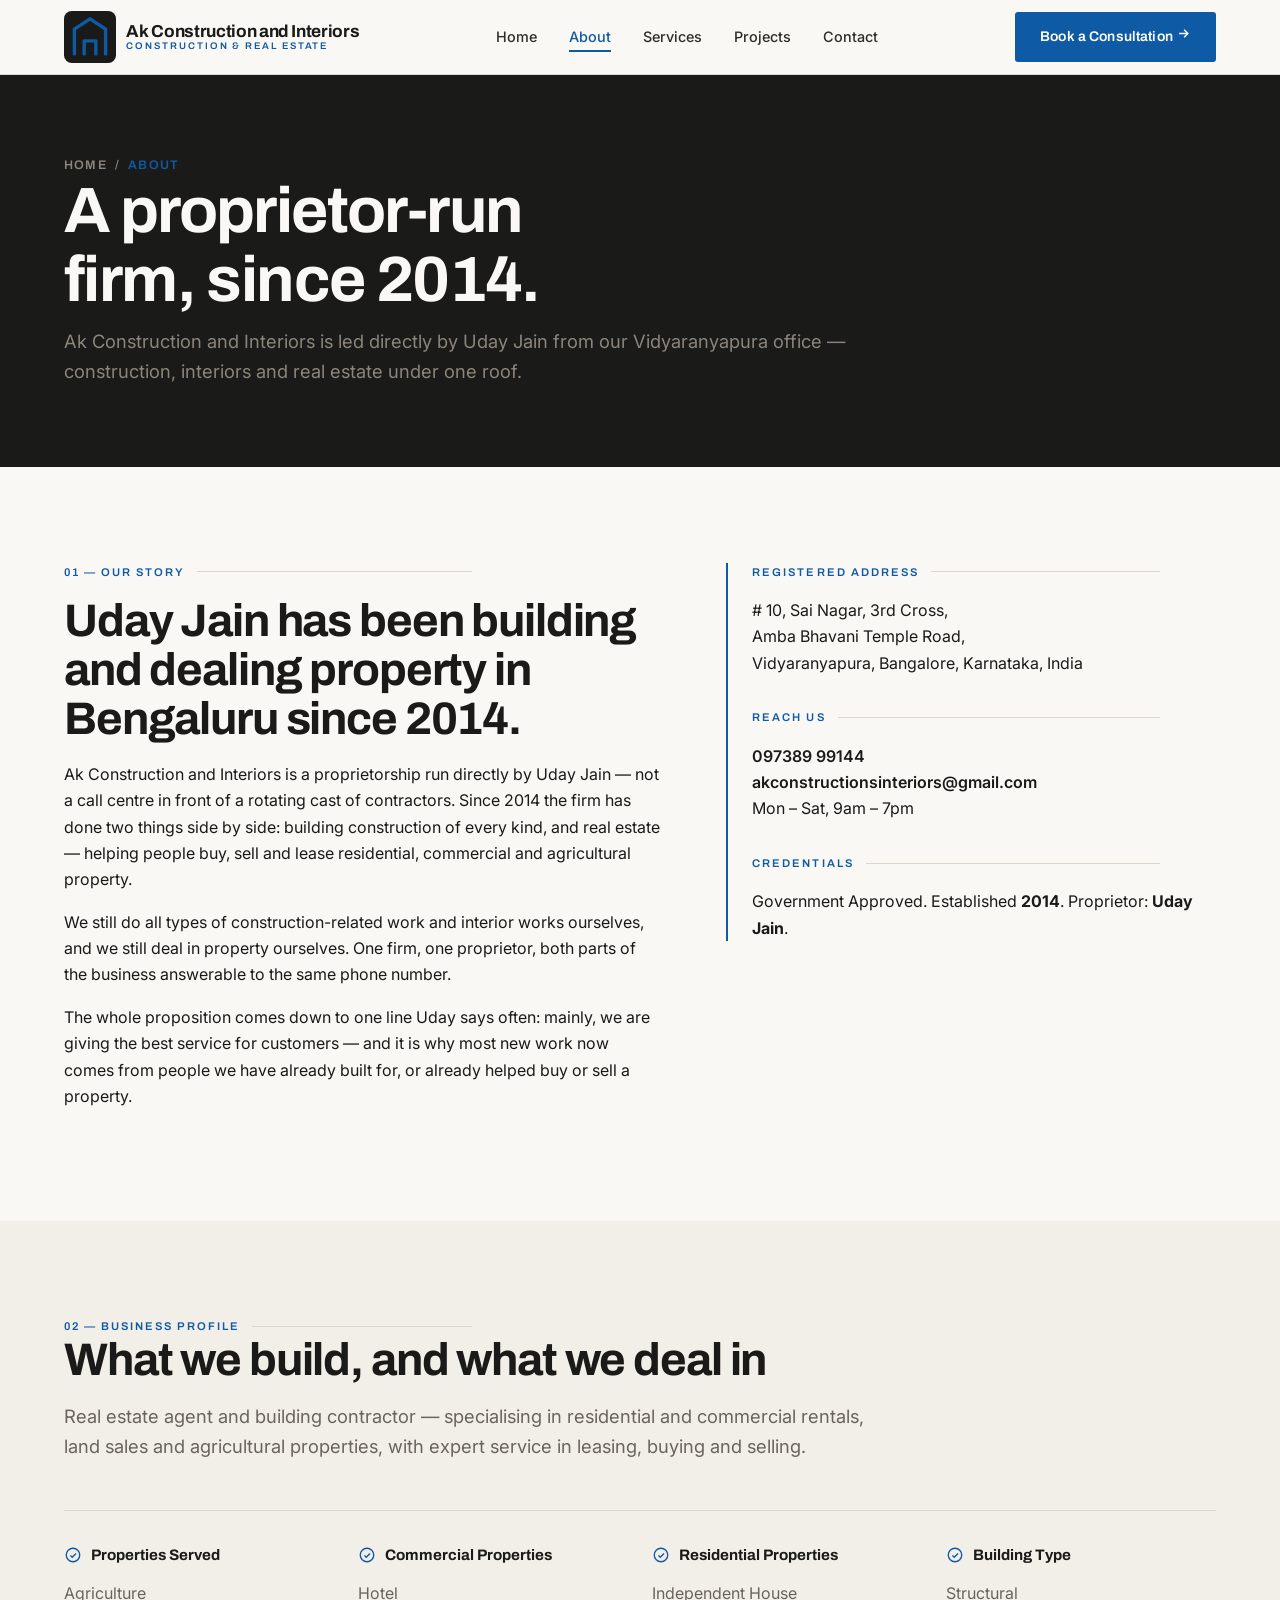
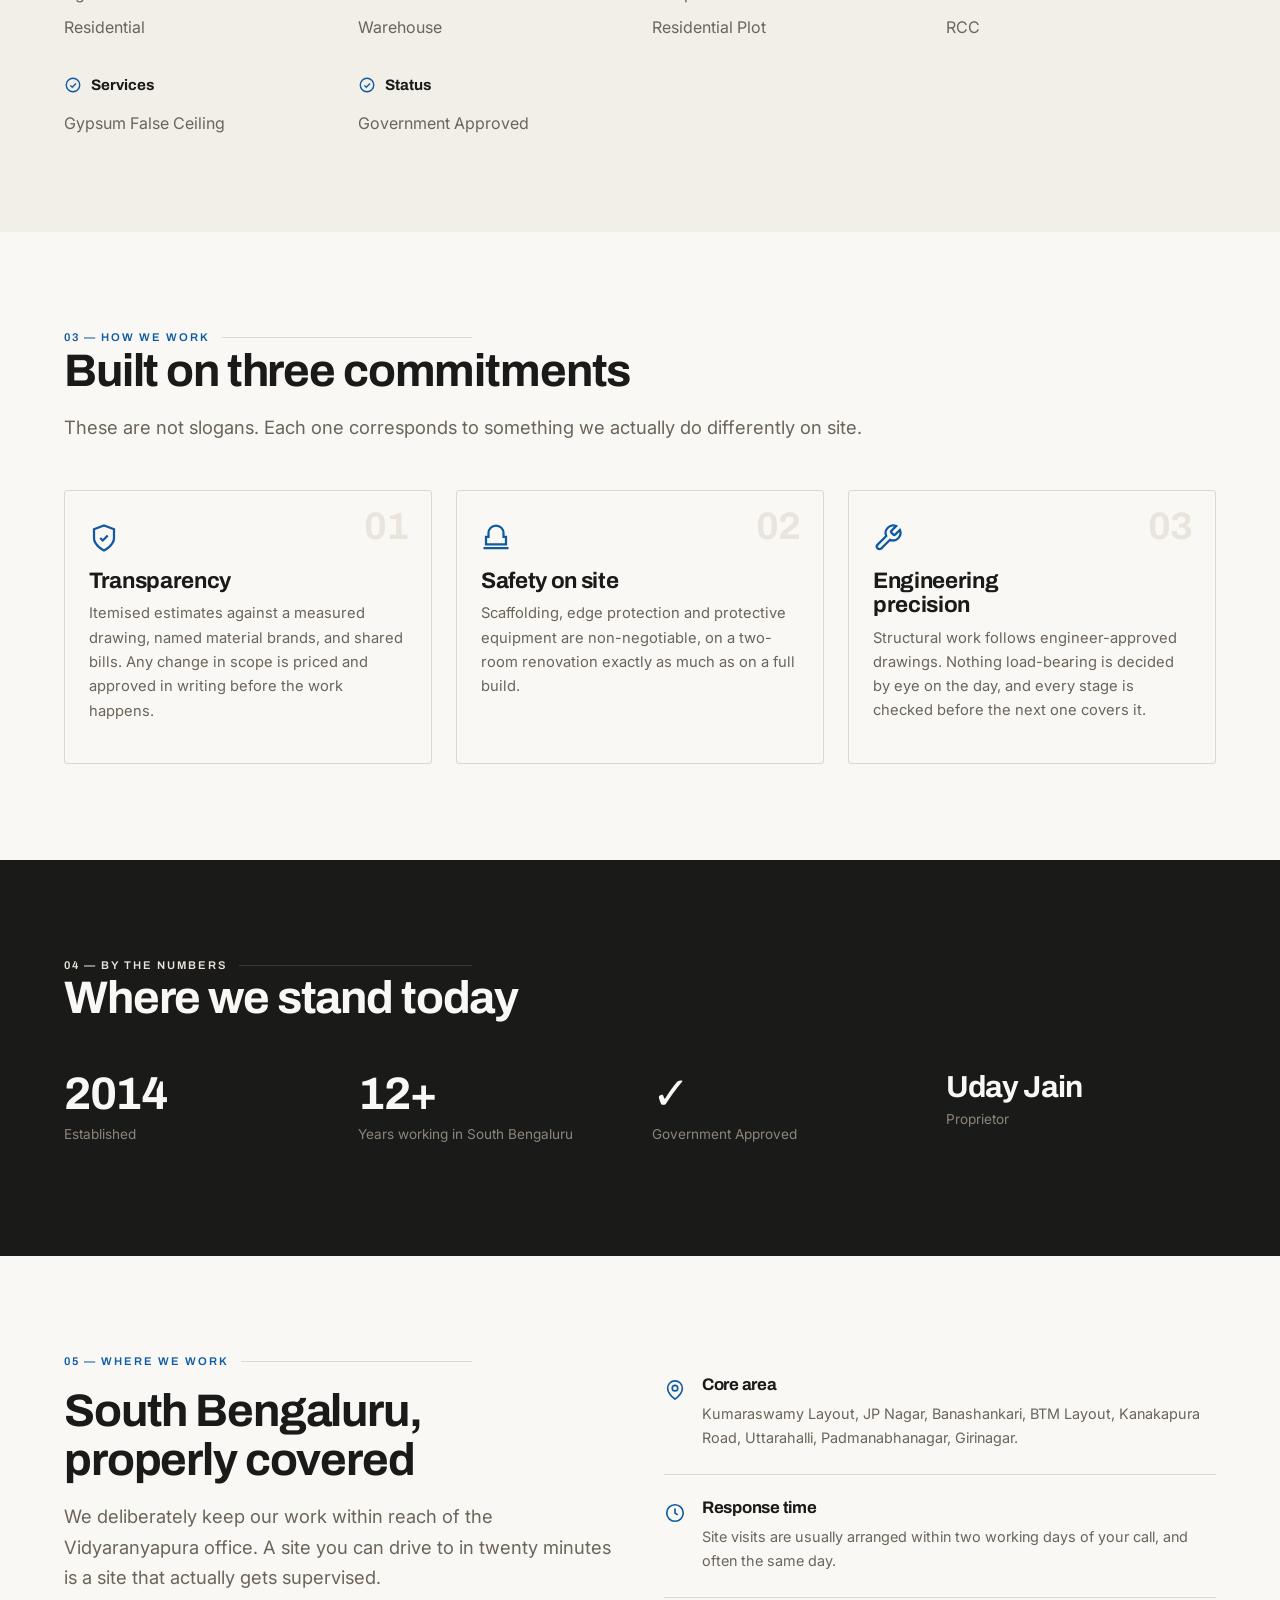
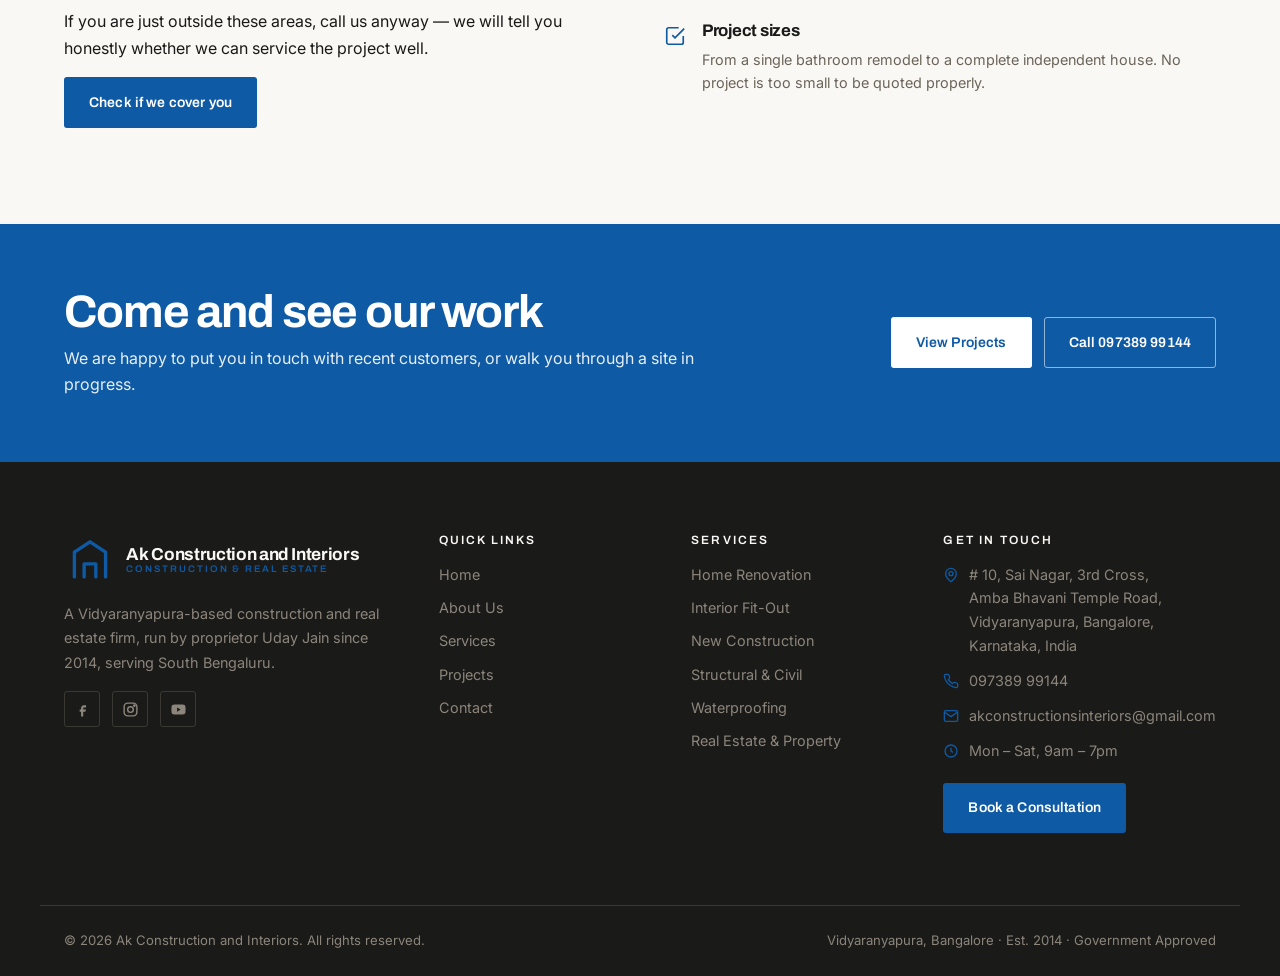
==== commit 60944ede: "Rebrand site to Ak Construction and Interiors Replace the business name, office address and phone nu" ====
--- a/about.html
+++ b/about.html
@@ -3,8 +3,8 @@
 <head>
 <meta charset="utf-8">
 <meta name="viewport" content="width=device-width, initial-scale=1">
-<title>About Us — Kavya Jain Constructions, Kumaraswamy Layout Bengaluru</title>
-<meta name="description" content="Kavya Jain Constructions, led by proprietor Uday Jain, has served South Bengaluru since 2014 with building construction, interior works and real estate consulting.">
+<title>About Us — Ak Construction and Interiors, Vidyaranyapura Bangalore</title>
+<meta name="description" content="Ak Construction and Interiors, led by proprietor Uday Jain, has served South Bengaluru since 2014 with building construction, interior works and real estate consulting.">
 <link rel="icon" href="assets/favicon.svg" type="image/svg+xml">
 <link rel="preconnect" href="https://fonts.googleapis.com">
 <link rel="preconnect" href="https://fonts.gstatic.com" crossorigin>
@@ -18,9 +18,9 @@
 <header class="header">
   <div class="wrap header__inner">
     <a class="logo" href="index.html">
-      <img class="logo__mark" src="assets/logo.png" alt="Kavya Jain Constructions &amp; Electricals logo">
+      <img class="logo__mark" src="assets/logo.svg" alt="Ak Construction and Interiors logo">
       <span class="logo__text">
-        <span class="logo__name">Kavya Jain Constructions</span>
+        <span class="logo__name">Ak Construction and Interiors</span>
         <span class="logo__sub">Construction &amp; Real Estate</span>
       </span>
     </a>
@@ -68,7 +68,7 @@
     <div class="wrap">
       <p class="crumb"><a href="index.html">Home</a> <span aria-hidden="true">/</span> <span aria-current="page">About</span></p>
       <h1>A proprietor-run firm, since 2014.</h1>
-      <p class="lede">Kavya Jain Constructions is led directly by Uday Jain from our Kumaraswamy Layout office &mdash; construction, interiors and real estate under one roof.</p>
+      <p class="lede">Ak Construction and Interiors is led directly by Uday Jain from our Vidyaranyapura office &mdash; construction, interiors and real estate under one roof.</p>
     </div>
   </section>
 
@@ -78,17 +78,17 @@
         <div class="reveal reveal--left">
           <p class="sheet-label">01 &mdash; Our story</p>
           <h2>Uday Jain has been building and dealing property in Bengaluru since 2014.</h2>
-          <p>Kavya Jain Constructions is a proprietorship run directly by Uday Jain &mdash; not a call centre in front of a rotating cast of contractors. Since 2014 the firm has done two things side by side: building construction of every kind, and real estate &mdash; helping people buy, sell and lease residential, commercial and agricultural property.</p>
+          <p>Ak Construction and Interiors is a proprietorship run directly by Uday Jain &mdash; not a call centre in front of a rotating cast of contractors. Since 2014 the firm has done two things side by side: building construction of every kind, and real estate &mdash; helping people buy, sell and lease residential, commercial and agricultural property.</p>
           <p>We still do all types of construction-related work and interior works ourselves, and we still deal in property ourselves. One firm, one proprietor, both parts of the business answerable to the same phone number.</p>
           <p>The whole proposition comes down to one line Uday says often: mainly, we are giving the best service for customers &mdash; and it is why most new work now comes from people we have already built for, or already helped buy or sell a property.</p>
         </div>
 
         <aside class="intro__aside reveal reveal--right">
           <p class="sheet-label">Registered address</p>
-          <p>Opp. SBI Bank, #920, 24th Cross Road,<br>1st Stage, Kumaraswamy Layout,<br>Bengaluru, Karnataka 560111</p>
+          <p># 10, Sai Nagar, 3rd Cross,<br>Amba Bhavani Temple Road,<br>Vidyaranyapura, Bangalore, Karnataka, India</p>
 
           <p class="sheet-label" style="margin-top:2rem">Reach us</p>
-          <p><a href="tel:+916503450762" style="font-weight:600">065034 50762</a><br>Mon &ndash; Sat, 9am &ndash; 7pm</p>
+          <p><a href="tel:+919738999144" style="font-weight:600">097389 99144</a><br><a href="mailto:akconstructionsinteriors@gmail.com" style="font-weight:600">akconstructionsinteriors@gmail.com</a><br>Mon &ndash; Sat, 9am &ndash; 7pm</p>
 
           <p class="sheet-label" style="margin-top:2rem">Credentials</p>
           <p style="margin-bottom:0">Government Approved. Established <strong>2014</strong>. Proprietor: <strong>Uday Jain</strong>.</p>
@@ -226,7 +226,7 @@
         <div class="reveal">
           <p class="sheet-label">05 &mdash; Where we work</p>
           <h2>South Bengaluru, properly covered</h2>
-          <p class="lede">We deliberately keep our work within reach of the Kumaraswamy Layout office. A site you can drive to in twenty minutes is a site that actually gets supervised.</p>
+          <p class="lede">We deliberately keep our work within reach of the Vidyaranyapura office. A site you can drive to in twenty minutes is a site that actually gets supervised.</p>
           <p>If you are just outside these areas, call us anyway &mdash; we will tell you honestly whether we can service the project well.</p>
           <a class="btn btn--primary" href="contact.html">Check if we cover you</a>
         </div>
@@ -266,7 +266,7 @@
       </div>
       <div class="ctaband__actions">
         <a class="btn btn--on-clay" href="projects.html">View Projects</a>
-        <a class="btn btn--on-clay-outline" href="tel:+916503450762">Call 065034 50762</a>
+        <a class="btn btn--on-clay-outline" href="tel:+919738999144">Call 097389 99144</a>
       </div>
     </div>
   </section>
@@ -277,17 +277,17 @@
   <div class="wrap footer__grid">
     <div>
       <a class="logo" href="index.html" style="margin-bottom:1rem">
-        <img class="logo__mark" src="assets/logo.png" alt="Kavya Jain Constructions &amp; Electricals logo">
+        <img class="logo__mark" src="assets/logo.svg" alt="Ak Construction and Interiors logo">
         <span class="logo__text">
-          <span class="logo__name">Kavya Jain Constructions</span>
+          <span class="logo__name">Ak Construction and Interiors</span>
           <span class="logo__sub">Construction &amp; Real Estate</span>
         </span>
       </a>
-      <p>A Kumaraswamy Layout-based construction and real estate firm, run by proprietor Uday Jain since 2014, serving South Bengaluru.</p>
+      <p>A Vidyaranyapura-based construction and real estate firm, run by proprietor Uday Jain since 2014, serving South Bengaluru.</p>
       <div class="footer__social">
-        <a href="#" aria-label="Kavya Jain Constructions on Facebook"><svg width="17" height="17" viewBox="0 0 24 24" fill="currentColor" aria-hidden="true"><path d="M14 9h3V6h-3c-2.2 0-4 1.8-4 4v2H8v3h2v7h3v-7h3l1-3h-4v-2c0-.6.4-1 1-1z"/></svg></a>
-        <a href="#" aria-label="Kavya Jain Constructions on Instagram"><svg width="17" height="17" viewBox="0 0 24 24" fill="none" stroke="currentColor" stroke-width="2" aria-hidden="true"><rect x="3" y="3" width="18" height="18" rx="5"/><circle cx="12" cy="12" r="4"/><circle cx="17.5" cy="6.5" r="1" fill="currentColor"/></svg></a>
-        <a href="#" aria-label="Kavya Jain Constructions on YouTube"><svg width="17" height="17" viewBox="0 0 24 24" fill="currentColor" aria-hidden="true"><path d="M22 12s0-3.3-.4-4.8a2.5 2.5 0 00-1.8-1.8C18.3 5 12 5 12 5s-6.3 0-7.8.4a2.5 2.5 0 00-1.8 1.8C2 8.7 2 12 2 12s0 3.3.4 4.8a2.5 2.5 0 001.8 1.8C5.7 19 12 19 12 19s6.3 0 7.8-.4a2.5 2.5 0 001.8-1.8C22 15.3 22 12 22 12zM10 15V9l5 3z"/></svg></a>
+        <a href="#" aria-label="Ak Construction and Interiors on Facebook"><svg width="17" height="17" viewBox="0 0 24 24" fill="currentColor" aria-hidden="true"><path d="M14 9h3V6h-3c-2.2 0-4 1.8-4 4v2H8v3h2v7h3v-7h3l1-3h-4v-2c0-.6.4-1 1-1z"/></svg></a>
+        <a href="#" aria-label="Ak Construction and Interiors on Instagram"><svg width="17" height="17" viewBox="0 0 24 24" fill="none" stroke="currentColor" stroke-width="2" aria-hidden="true"><rect x="3" y="3" width="18" height="18" rx="5"/><circle cx="12" cy="12" r="4"/><circle cx="17.5" cy="6.5" r="1" fill="currentColor"/></svg></a>
+        <a href="#" aria-label="Ak Construction and Interiors on YouTube"><svg width="17" height="17" viewBox="0 0 24 24" fill="currentColor" aria-hidden="true"><path d="M22 12s0-3.3-.4-4.8a2.5 2.5 0 00-1.8-1.8C18.3 5 12 5 12 5s-6.3 0-7.8.4a2.5 2.5 0 00-1.8 1.8C2 8.7 2 12 2 12s0 3.3.4 4.8a2.5 2.5 0 001.8 1.8C5.7 19 12 19 12 19s6.3 0 7.8-.4a2.5 2.5 0 001.8-1.8C22 15.3 22 12 22 12zM10 15V9l5 3z"/></svg></a>
       </div>
     </div>
 
@@ -319,11 +319,15 @@
       <div class="footer__contact">
         <div>
           <svg width="16" height="16" viewBox="0 0 24 24" fill="none" stroke="currentColor" stroke-width="2" aria-hidden="true"><path d="M20 10c0 6-8 12-8 12s-8-6-8-12a8 8 0 0116 0z"/><circle cx="12" cy="10" r="3"/></svg>
-          <span>Opp. SBI Bank, #920, 24th Cross Rd,<br>1st Stage, Kumaraswamy Layout,<br>Bengaluru, Karnataka 560111</span>
+          <span># 10, Sai Nagar, 3rd Cross,<br>Amba Bhavani Temple Road,<br>Vidyaranyapura, Bangalore, Karnataka, India</span>
         </div>
         <div>
           <svg width="16" height="16" viewBox="0 0 24 24" fill="none" stroke="currentColor" stroke-width="2" aria-hidden="true"><path d="M22 16.9v3a2 2 0 01-2.2 2 19.8 19.8 0 01-8.6-3.1 19.5 19.5 0 01-6-6A19.8 19.8 0 012.1 4.2 2 2 0 014.1 2h3a2 2 0 012 1.7c.1 1 .4 1.9.7 2.8a2 2 0 01-.5 2.1L8.1 9.9a16 16 0 006 6l1.3-1.2a2 2 0 012.1-.5c.9.3 1.8.6 2.8.7a2 2 0 011.7 2z"/></svg>
-          <a href="tel:+916503450762">065034 50762</a>
+          <a href="tel:+919738999144">097389 99144</a>
+        </div>
+        <div>
+          <svg width="16" height="16" viewBox="0 0 24 24" fill="none" stroke="currentColor" stroke-width="2" aria-hidden="true"><rect x="2" y="4" width="20" height="16" rx="2"/><path d="M2 6l10 7L22 6"/></svg>
+          <a href="mailto:akconstructionsinteriors@gmail.com">akconstructionsinteriors@gmail.com</a>
         </div>
         <div>
           <svg width="16" height="16" viewBox="0 0 24 24" fill="none" stroke="currentColor" stroke-width="2" aria-hidden="true"><circle cx="12" cy="12" r="9"/><path d="M12 7v5l3 2"/></svg>
@@ -335,12 +339,12 @@
   </div>
 
   <div class="wrap footer__bottom">
-    <span>&copy; <span data-year>2026</span> Kavya Jain Constructions. All rights reserved.</span>
-    <span>Kumaraswamy Layout, Bengaluru &middot; Est. 2014 &middot; Government Approved</span>
+    <span>&copy; <span data-year>2026</span> Ak Construction and Interiors. All rights reserved.</span>
+    <span>Vidyaranyapura, Bangalore &middot; Est. 2014 &middot; Government Approved</span>
   </div>
 </footer>
 
-<a class="callfab" href="tel:+916503450762">
+<a class="callfab" href="tel:+919738999144">
   <svg width="17" height="17" viewBox="0 0 24 24" fill="none" stroke="currentColor" stroke-width="2.2" aria-hidden="true"><path d="M22 16.9v3a2 2 0 01-2.2 2 19.8 19.8 0 01-8.6-3.1 19.5 19.5 0 01-6-6A19.8 19.8 0 012.1 4.2 2 2 0 014.1 2h3a2 2 0 012 1.7c.1 1 .4 1.9.7 2.8a2 2 0 01-.5 2.1L8.1 9.9a16 16 0 006 6l1.3-1.2a2 2 0 012.1-.5c.9.3 1.8.6 2.8.7a2 2 0 011.7 2z"/></svg>
   Call us
 </a>
--- a/assets/css/style.css
+++ b/assets/css/style.css
@@ -1,5 +1,5 @@
 /* ==========================================================================
-   Kavya Jain Constructions — design tokens and styles
+   Ak Construction and Interiors — design tokens and styles
    Palette: Bone & Executive Blue   Type: Archivo (display) / Inter (body)
    ========================================================================== */
 
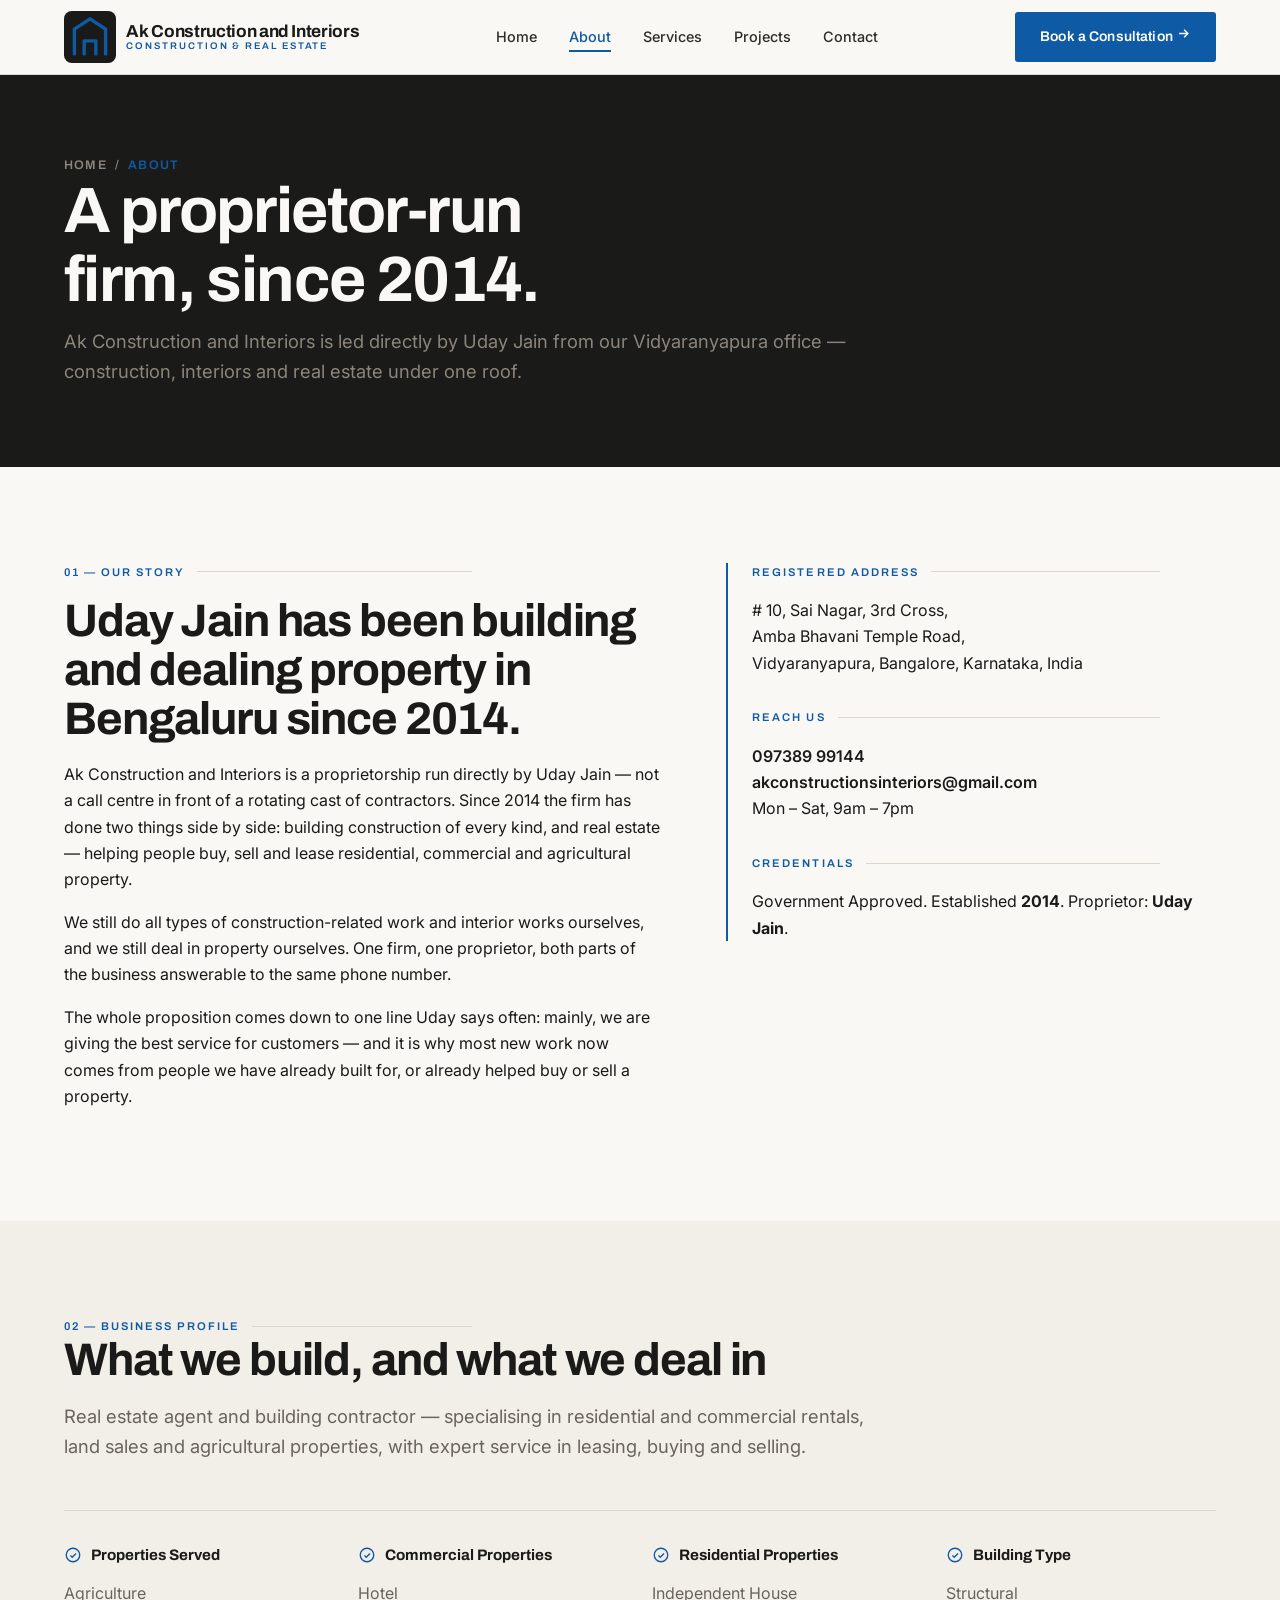
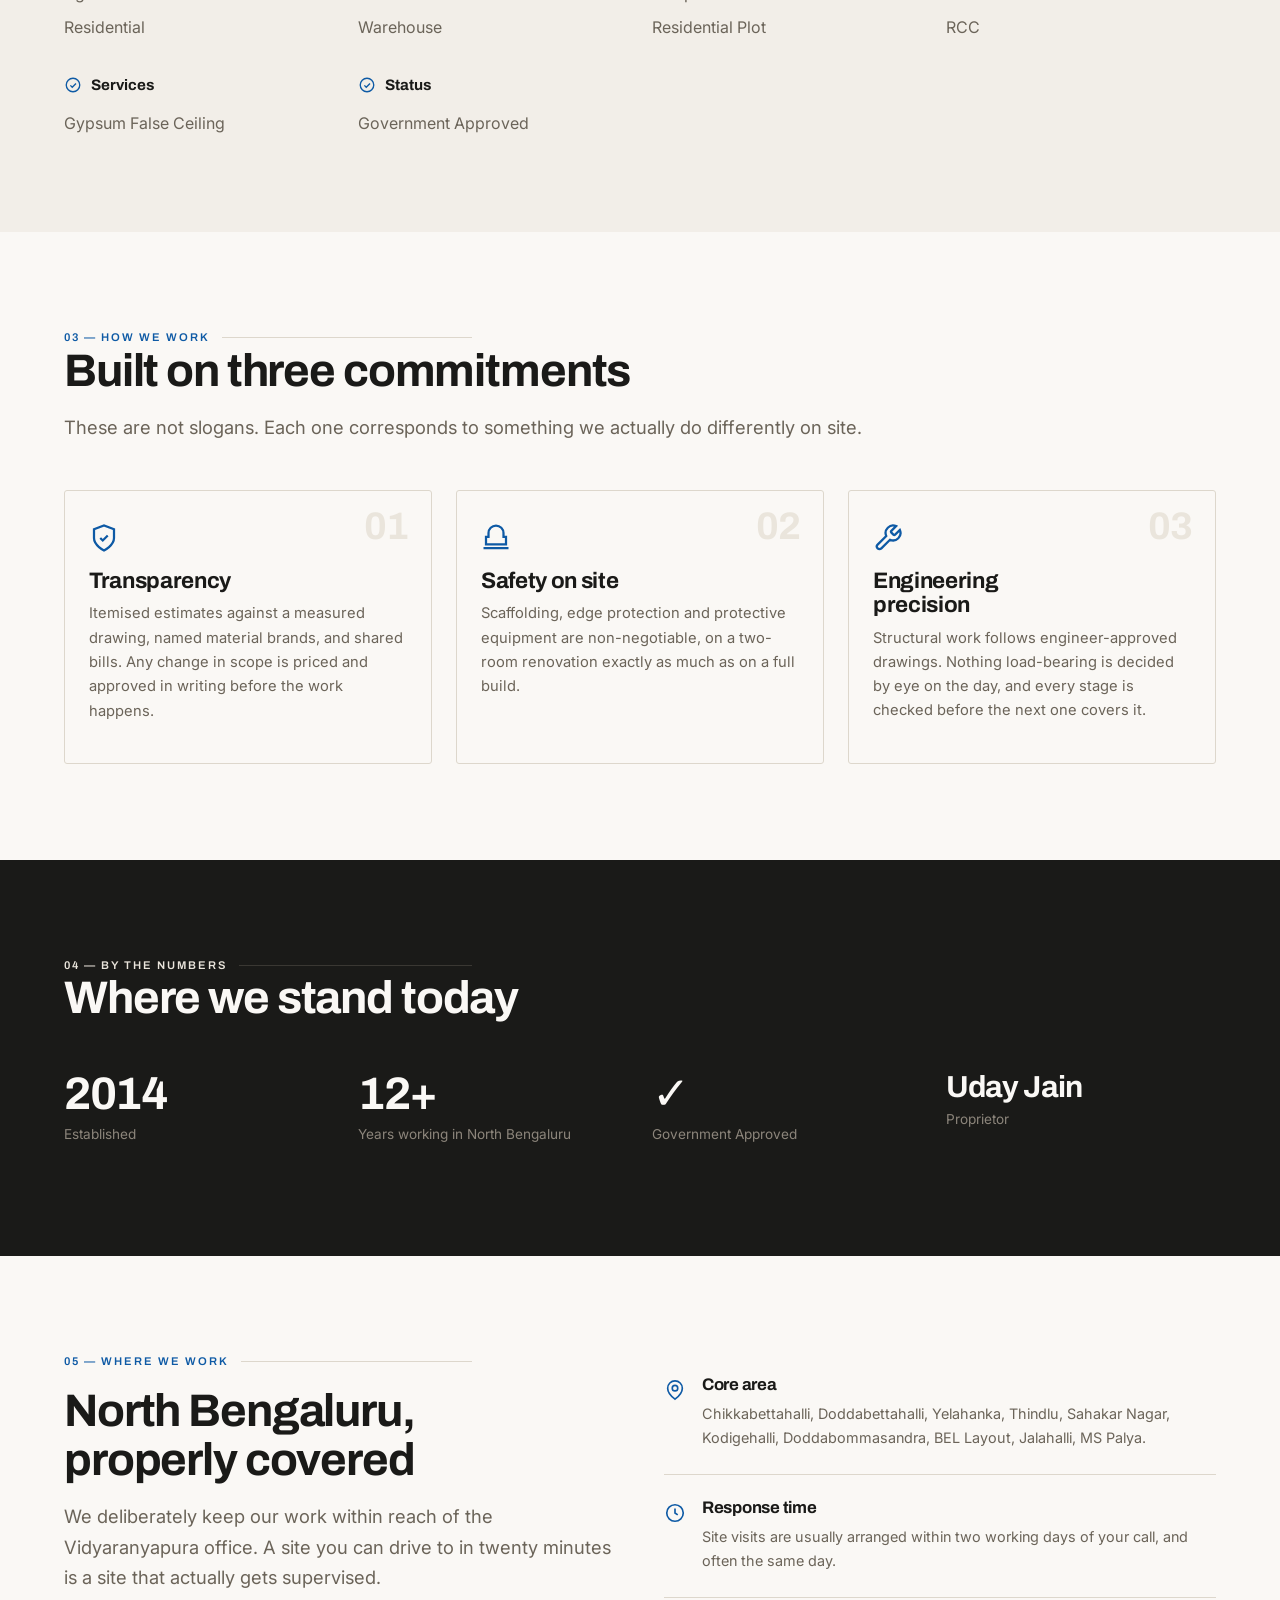
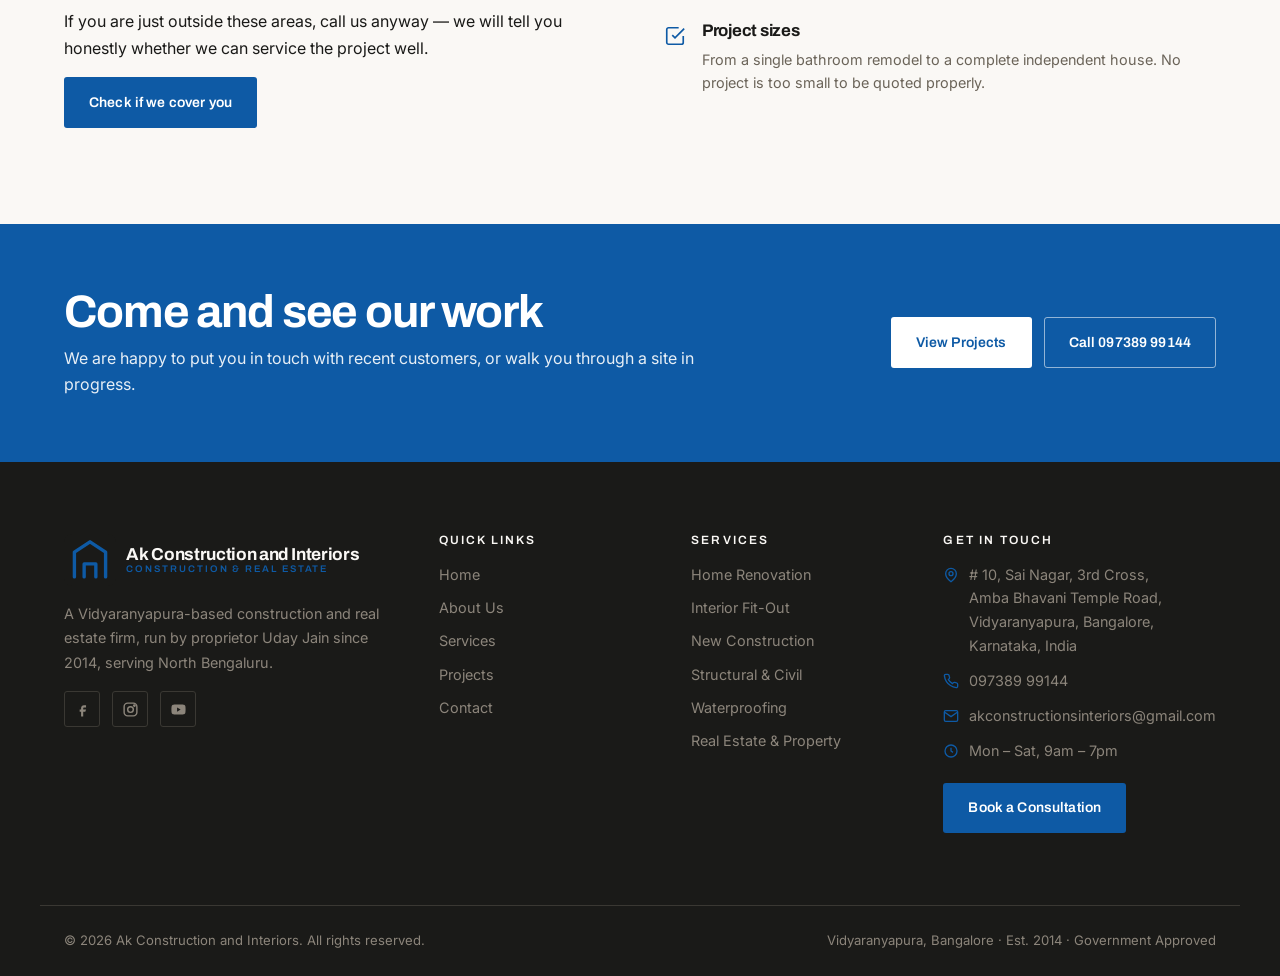
==== commit bbec92fa: "Update service-area copy to match the Vidyaranyapura office The last rebrand moved the office addres" ====
--- a/about.html
+++ b/about.html
@@ -4,7 +4,7 @@
 <meta charset="utf-8">
 <meta name="viewport" content="width=device-width, initial-scale=1">
 <title>About Us — Ak Construction and Interiors, Vidyaranyapura Bangalore</title>
-<meta name="description" content="Ak Construction and Interiors, led by proprietor Uday Jain, has served South Bengaluru since 2014 with building construction, interior works and real estate consulting.">
+<meta name="description" content="Ak Construction and Interiors, led by proprietor Uday Jain, has served North Bengaluru since 2014 with building construction, interior works and real estate consulting.">
 <link rel="icon" href="assets/favicon.svg" type="image/svg+xml">
 <link rel="preconnect" href="https://fonts.googleapis.com">
 <link rel="preconnect" href="https://fonts.gstatic.com" crossorigin>
@@ -205,7 +205,7 @@
         </div>
         <div class="stat">
           <p class="stat__value" data-count="12" data-suffix="+">12+</p>
-          <p class="stat__label">Years working in South Bengaluru</p>
+          <p class="stat__label">Years working in North Bengaluru</p>
         </div>
         <div class="stat">
           <p class="stat__value">&#10003;</p>
@@ -225,7 +225,7 @@
       <div class="grid grid--2-wide" style="gap:3rem;align-items:start">
         <div class="reveal">
           <p class="sheet-label">05 &mdash; Where we work</p>
-          <h2>South Bengaluru, properly covered</h2>
+          <h2>North Bengaluru, properly covered</h2>
           <p class="lede">We deliberately keep our work within reach of the Vidyaranyapura office. A site you can drive to in twenty minutes is a site that actually gets supervised.</p>
           <p>If you are just outside these areas, call us anyway &mdash; we will tell you honestly whether we can service the project well.</p>
           <a class="btn btn--primary" href="contact.html">Check if we cover you</a>
@@ -236,7 +236,7 @@
             <span class="feature__icon" aria-hidden="true"><svg width="22" height="22" viewBox="0 0 24 24" fill="none" stroke="currentColor" stroke-width="1.8"><path d="M20 10c0 6-8 12-8 12s-8-6-8-12a8 8 0 0116 0z"/><circle cx="12" cy="10" r="3"/></svg></span>
             <div>
               <h3>Core area</h3>
-              <p style="color:var(--muted)">Kumaraswamy Layout, JP Nagar, Banashankari, BTM Layout, Kanakapura Road, Uttarahalli, Padmanabhanagar, Girinagar.</p>
+              <p style="color:var(--muted)">Chikkabettahalli, Doddabettahalli, Yelahanka, Thindlu, Sahakar Nagar, Kodigehalli, Doddabommasandra, BEL Layout, Jalahalli, MS Palya.</p>
             </div>
           </div>
           <div class="feature" style="border-bottom-color:var(--hairline)">
@@ -283,7 +283,7 @@
           <span class="logo__sub">Construction &amp; Real Estate</span>
         </span>
       </a>
-      <p>A Vidyaranyapura-based construction and real estate firm, run by proprietor Uday Jain since 2014, serving South Bengaluru.</p>
+      <p>A Vidyaranyapura-based construction and real estate firm, run by proprietor Uday Jain since 2014, serving North Bengaluru.</p>
       <div class="footer__social">
         <a href="#" aria-label="Ak Construction and Interiors on Facebook"><svg width="17" height="17" viewBox="0 0 24 24" fill="currentColor" aria-hidden="true"><path d="M14 9h3V6h-3c-2.2 0-4 1.8-4 4v2H8v3h2v7h3v-7h3l1-3h-4v-2c0-.6.4-1 1-1z"/></svg></a>
         <a href="#" aria-label="Ak Construction and Interiors on Instagram"><svg width="17" height="17" viewBox="0 0 24 24" fill="none" stroke="currentColor" stroke-width="2" aria-hidden="true"><rect x="3" y="3" width="18" height="18" rx="5"/><circle cx="12" cy="12" r="4"/><circle cx="17.5" cy="6.5" r="1" fill="currentColor"/></svg></a>
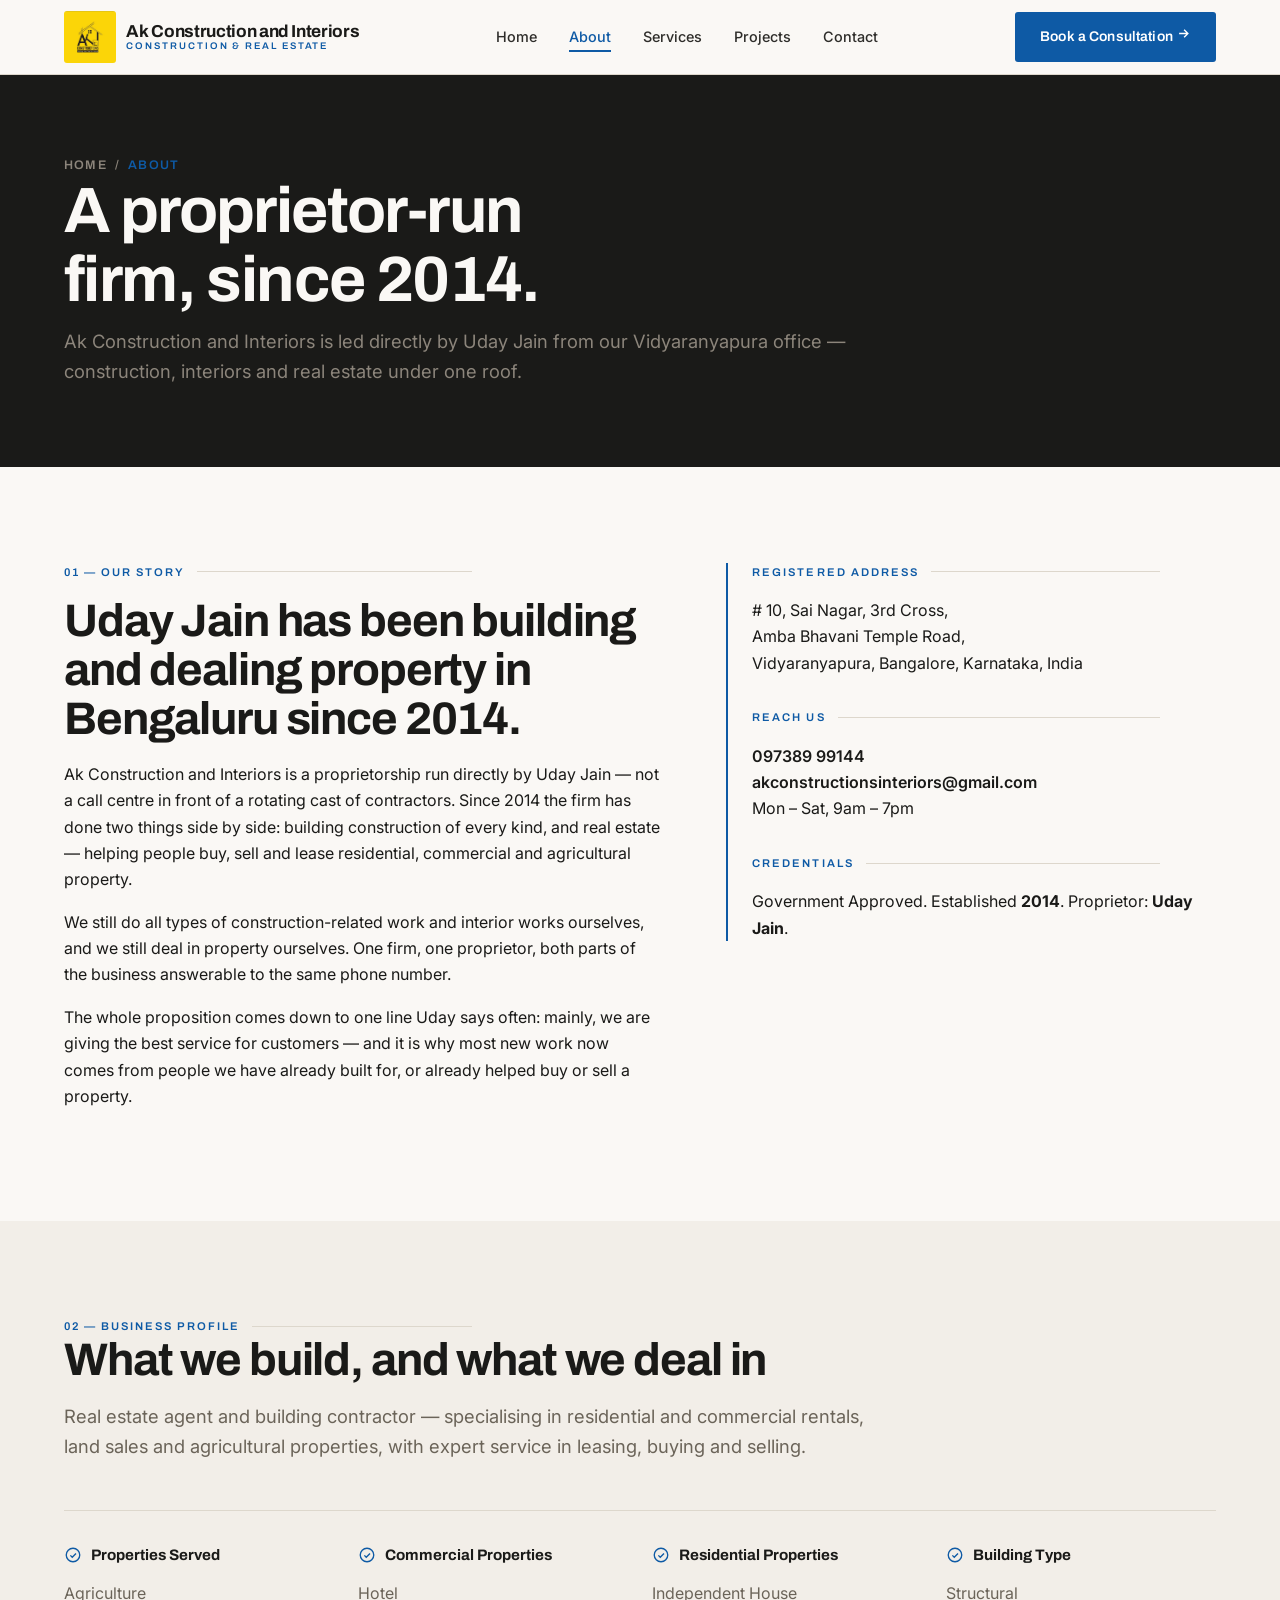
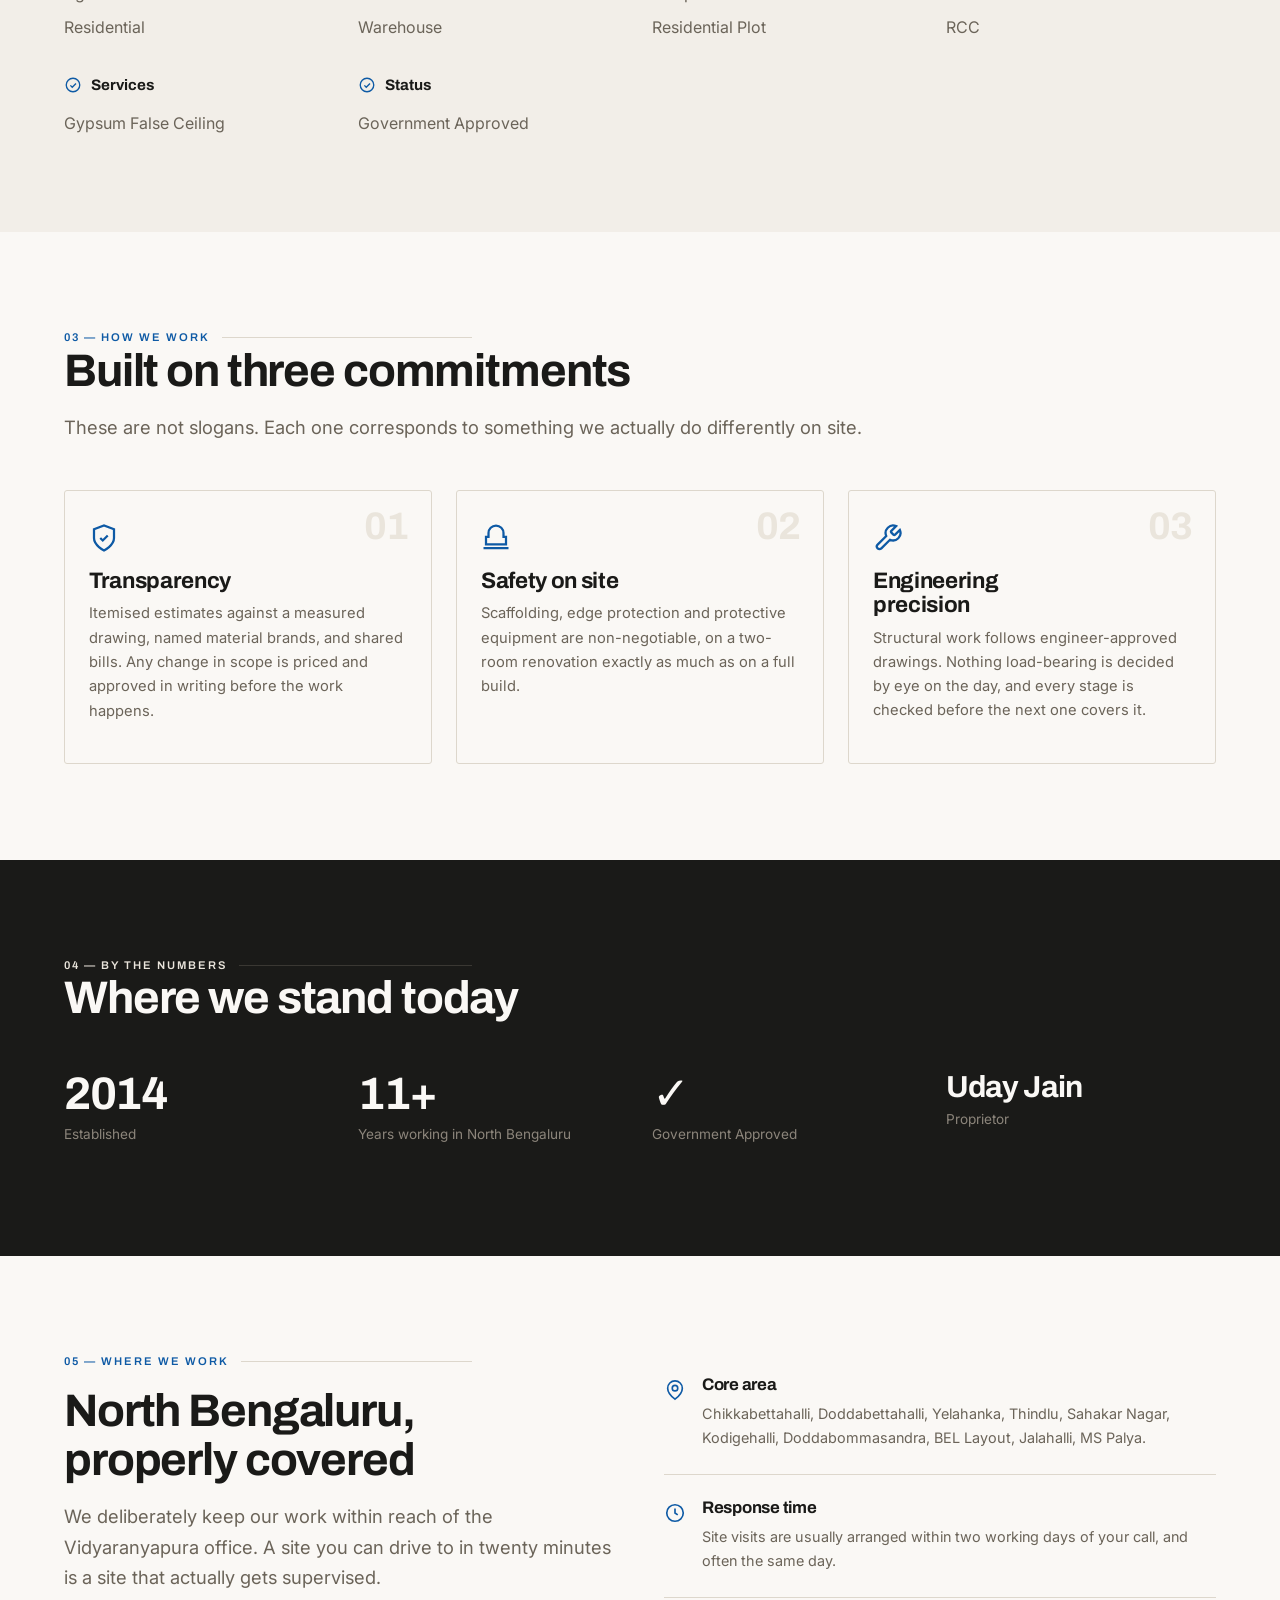
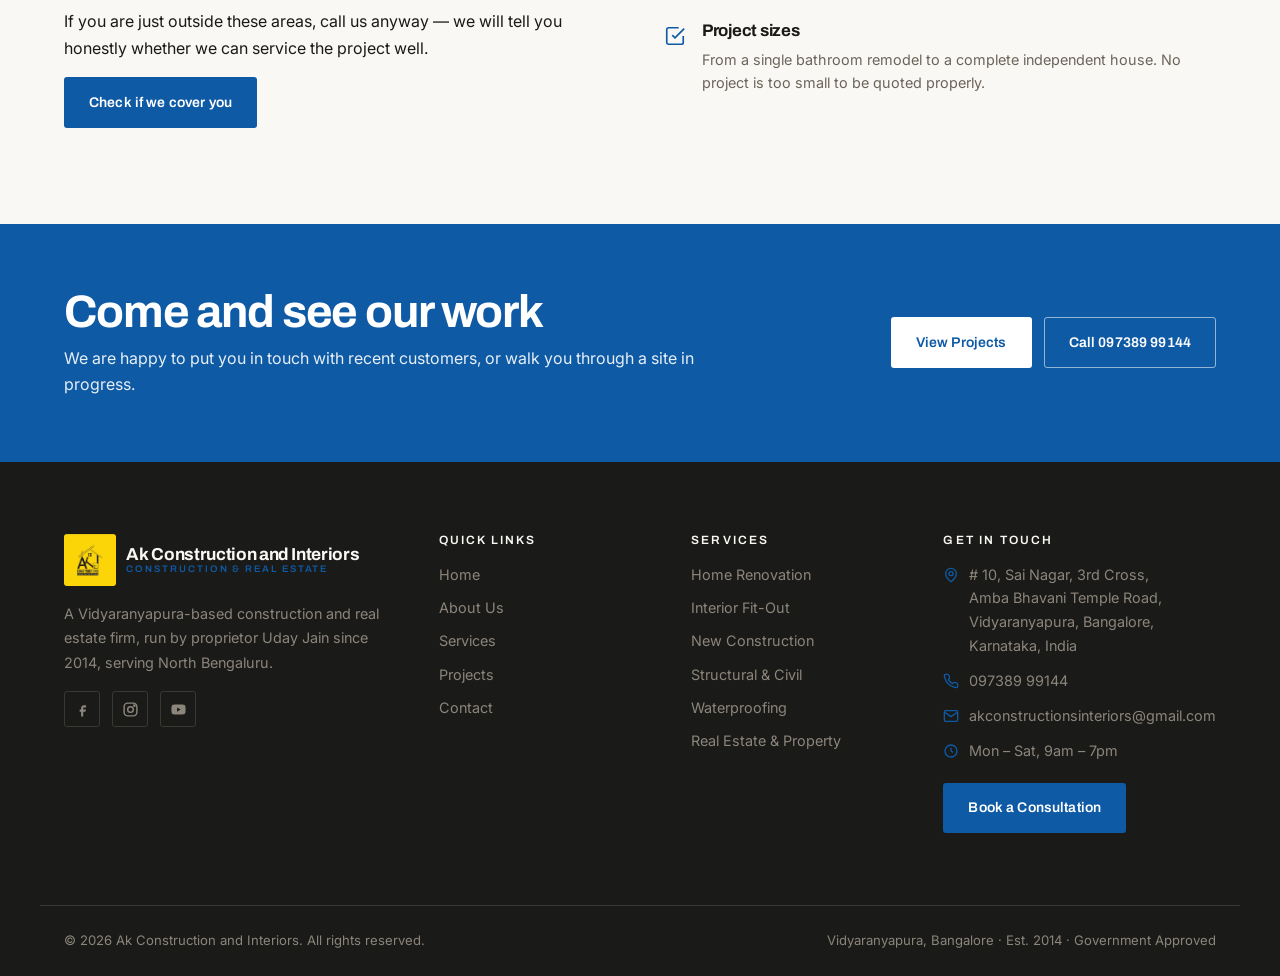
==== commit 3dcd1aec: "Wire up the real Ak Constructions logo Moves the uploaded "ak logo.jpg" into assets/ak-logo.jpg and " ====
--- a/about.html
+++ b/about.html
@@ -18,7 +18,7 @@
 <header class="header">
   <div class="wrap header__inner">
     <a class="logo" href="index.html">
-      <img class="logo__mark" src="assets/logo.svg" alt="Ak Construction and Interiors logo">
+      <img class="logo__mark" src="assets/ak-logo.jpg" alt="Ak Construction and Interiors logo">
       <span class="logo__text">
         <span class="logo__name">Ak Construction and Interiors</span>
         <span class="logo__sub">Construction &amp; Real Estate</span>
@@ -277,7 +277,7 @@
   <div class="wrap footer__grid">
     <div>
       <a class="logo" href="index.html" style="margin-bottom:1rem">
-        <img class="logo__mark" src="assets/logo.svg" alt="Ak Construction and Interiors logo">
+        <img class="logo__mark" src="assets/ak-logo.jpg" alt="Ak Construction and Interiors logo">
         <span class="logo__text">
           <span class="logo__name">Ak Construction and Interiors</span>
           <span class="logo__sub">Construction &amp; Real Estate</span>
--- a/assets/css/style.css
+++ b/assets/css/style.css
@@ -298,6 +298,7 @@
   height: 52px;
   flex-shrink: 0;
   object-fit: contain;
+  border-radius: var(--radius);
 }
 
 .logo__text {
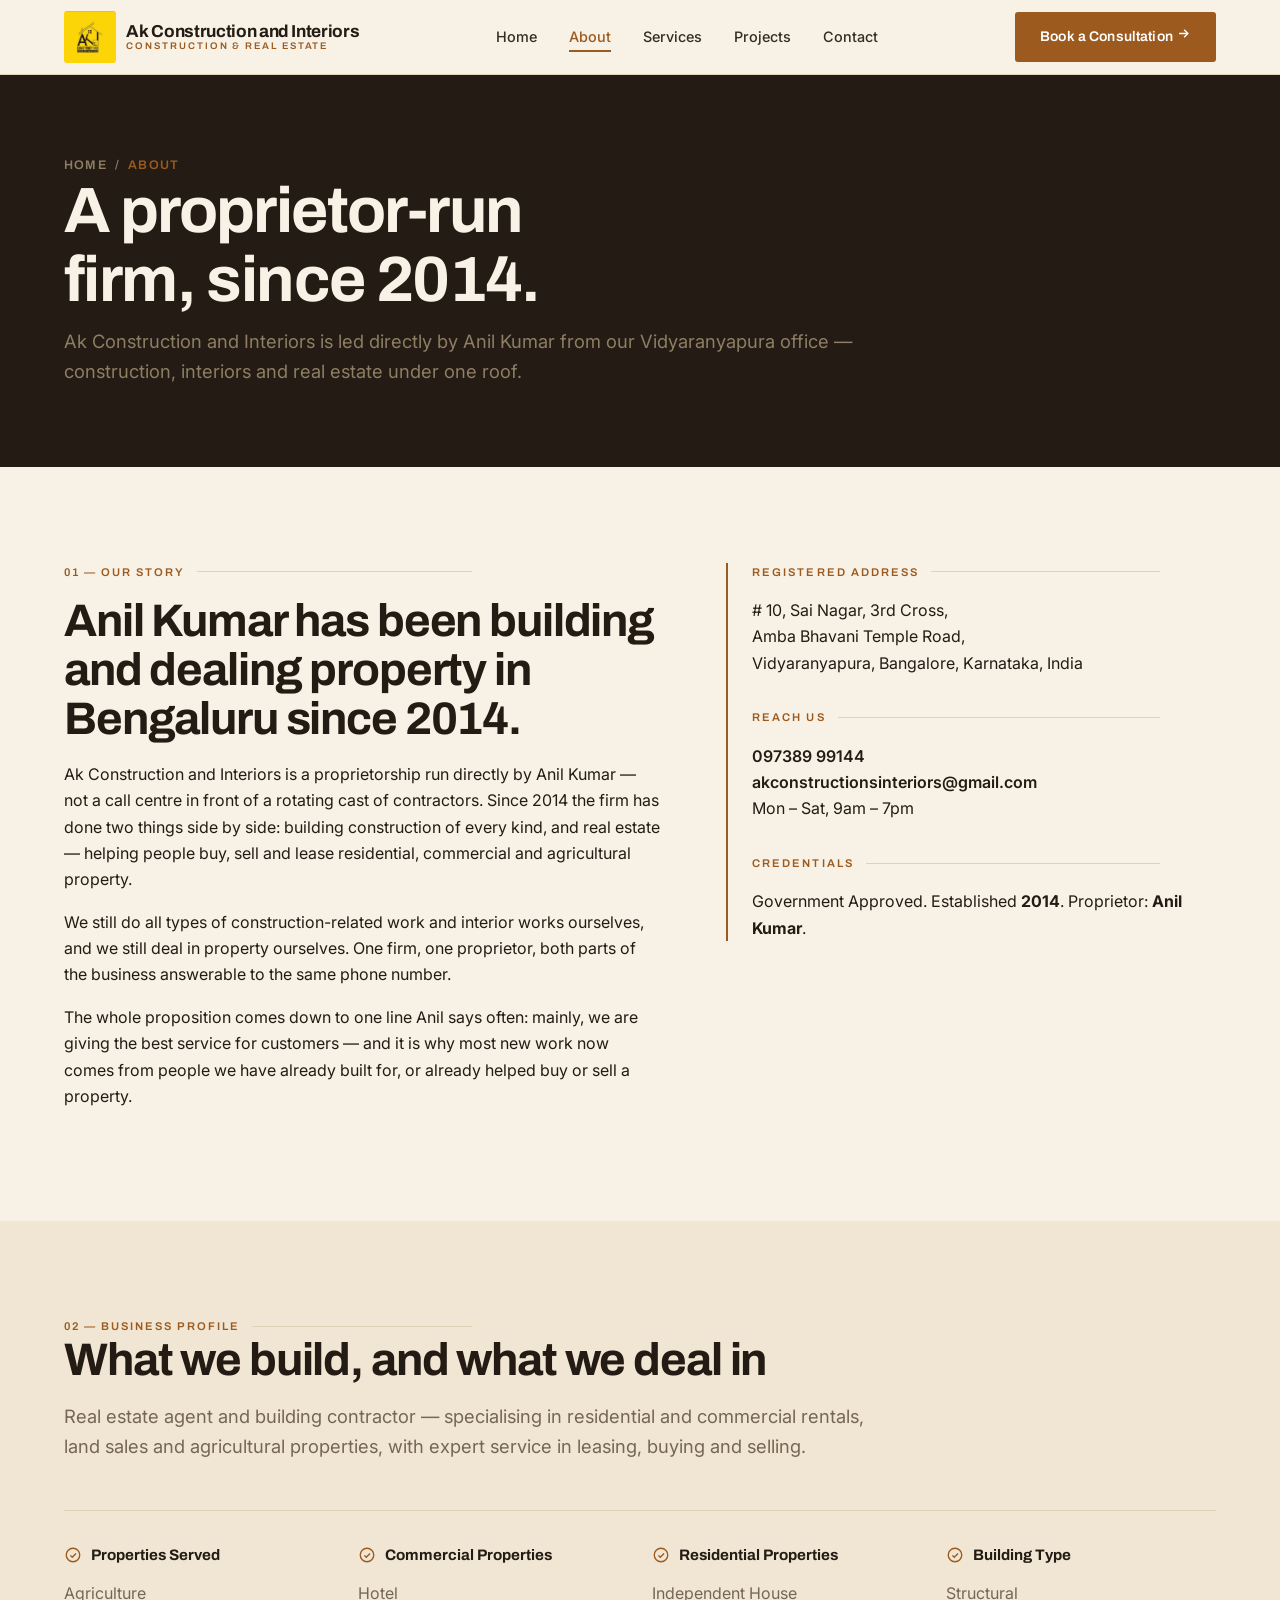
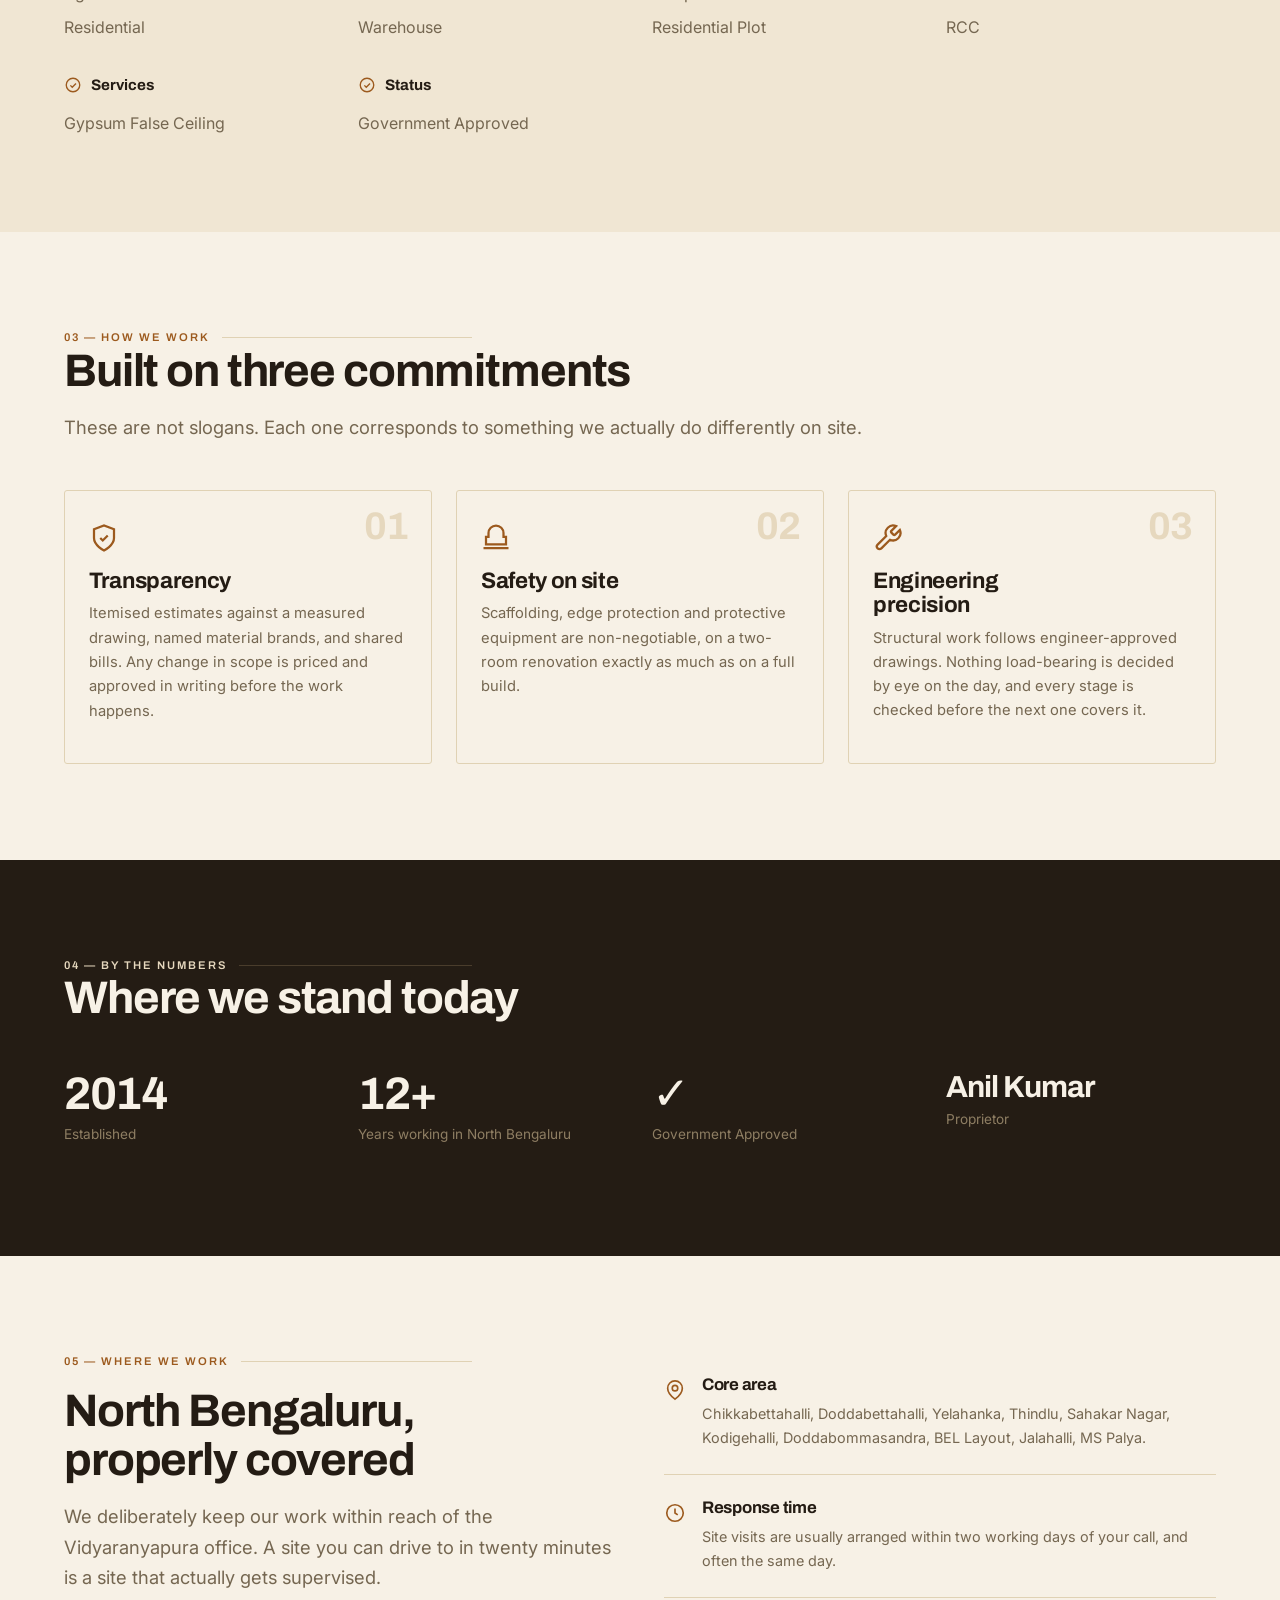
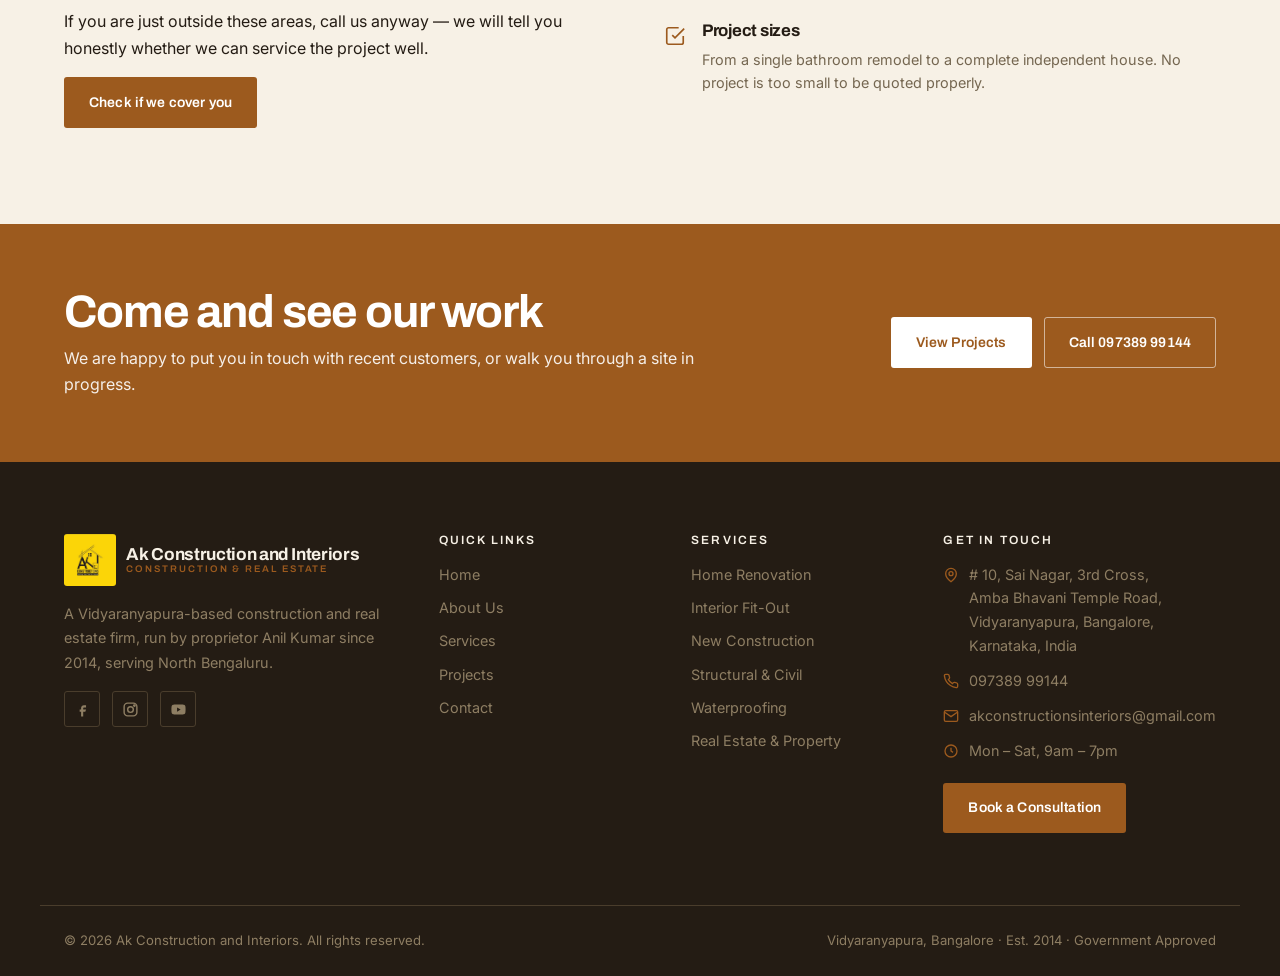
==== commit a5b0f322: "Rename proprietor from Uday Jain to Anil Kumar Corrects the proprietor name used throughout the site" ====
--- a/about.html
+++ b/about.html
@@ -4,7 +4,7 @@
 <meta charset="utf-8">
 <meta name="viewport" content="width=device-width, initial-scale=1">
 <title>About Us — Ak Construction and Interiors, Vidyaranyapura Bangalore</title>
-<meta name="description" content="Ak Construction and Interiors, led by proprietor Uday Jain, has served North Bengaluru since 2014 with building construction, interior works and real estate consulting.">
+<meta name="description" content="Ak Construction and Interiors, led by proprietor Anil Kumar, has served North Bengaluru since 2014 with building construction, interior works and real estate consulting.">
 <link rel="icon" href="assets/favicon.svg" type="image/svg+xml">
 <link rel="preconnect" href="https://fonts.googleapis.com">
 <link rel="preconnect" href="https://fonts.gstatic.com" crossorigin>
@@ -68,7 +68,7 @@
     <div class="wrap">
       <p class="crumb"><a href="index.html">Home</a> <span aria-hidden="true">/</span> <span aria-current="page">About</span></p>
       <h1>A proprietor-run firm, since 2014.</h1>
-      <p class="lede">Ak Construction and Interiors is led directly by Uday Jain from our Vidyaranyapura office &mdash; construction, interiors and real estate under one roof.</p>
+      <p class="lede">Ak Construction and Interiors is led directly by Anil Kumar from our Vidyaranyapura office &mdash; construction, interiors and real estate under one roof.</p>
     </div>
   </section>
 
@@ -77,10 +77,10 @@
       <div class="intro__grid">
         <div class="reveal reveal--left">
           <p class="sheet-label">01 &mdash; Our story</p>
-          <h2>Uday Jain has been building and dealing property in Bengaluru since 2014.</h2>
-          <p>Ak Construction and Interiors is a proprietorship run directly by Uday Jain &mdash; not a call centre in front of a rotating cast of contractors. Since 2014 the firm has done two things side by side: building construction of every kind, and real estate &mdash; helping people buy, sell and lease residential, commercial and agricultural property.</p>
+          <h2>Anil Kumar has been building and dealing property in Bengaluru since 2014.</h2>
+          <p>Ak Construction and Interiors is a proprietorship run directly by Anil Kumar &mdash; not a call centre in front of a rotating cast of contractors. Since 2014 the firm has done two things side by side: building construction of every kind, and real estate &mdash; helping people buy, sell and lease residential, commercial and agricultural property.</p>
           <p>We still do all types of construction-related work and interior works ourselves, and we still deal in property ourselves. One firm, one proprietor, both parts of the business answerable to the same phone number.</p>
-          <p>The whole proposition comes down to one line Uday says often: mainly, we are giving the best service for customers &mdash; and it is why most new work now comes from people we have already built for, or already helped buy or sell a property.</p>
+          <p>The whole proposition comes down to one line Anil says often: mainly, we are giving the best service for customers &mdash; and it is why most new work now comes from people we have already built for, or already helped buy or sell a property.</p>
         </div>
 
         <aside class="intro__aside reveal reveal--right">
@@ -91,7 +91,7 @@
           <p><a href="tel:+919738999144" style="font-weight:600">097389 99144</a><br><a href="mailto:akconstructionsinteriors@gmail.com" style="font-weight:600">akconstructionsinteriors@gmail.com</a><br>Mon &ndash; Sat, 9am &ndash; 7pm</p>
 
           <p class="sheet-label" style="margin-top:2rem">Credentials</p>
-          <p style="margin-bottom:0">Government Approved. Established <strong>2014</strong>. Proprietor: <strong>Uday Jain</strong>.</p>
+          <p style="margin-bottom:0">Government Approved. Established <strong>2014</strong>. Proprietor: <strong>Anil Kumar</strong>.</p>
         </aside>
       </div>
     </div>
@@ -212,7 +212,7 @@
           <p class="stat__label">Government Approved</p>
         </div>
         <div class="stat">
-          <p class="stat__value" style="font-size:clamp(1.3rem,3vw,1.9rem)">Uday Jain</p>
+          <p class="stat__value" style="font-size:clamp(1.3rem,3vw,1.9rem)">Anil Kumar</p>
           <p class="stat__label">Proprietor</p>
         </div>
       </div>
@@ -283,7 +283,7 @@
           <span class="logo__sub">Construction &amp; Real Estate</span>
         </span>
       </a>
-      <p>A Vidyaranyapura-based construction and real estate firm, run by proprietor Uday Jain since 2014, serving North Bengaluru.</p>
+      <p>A Vidyaranyapura-based construction and real estate firm, run by proprietor Anil Kumar since 2014, serving North Bengaluru.</p>
       <div class="footer__social">
         <a href="#" aria-label="Ak Construction and Interiors on Facebook"><svg width="17" height="17" viewBox="0 0 24 24" fill="currentColor" aria-hidden="true"><path d="M14 9h3V6h-3c-2.2 0-4 1.8-4 4v2H8v3h2v7h3v-7h3l1-3h-4v-2c0-.6.4-1 1-1z"/></svg></a>
         <a href="#" aria-label="Ak Construction and Interiors on Instagram"><svg width="17" height="17" viewBox="0 0 24 24" fill="none" stroke="currentColor" stroke-width="2" aria-hidden="true"><rect x="3" y="3" width="18" height="18" rx="5"/><circle cx="12" cy="12" r="4"/><circle cx="17.5" cy="6.5" r="1" fill="currentColor"/></svg></a>
--- a/assets/css/style.css
+++ b/assets/css/style.css
@@ -1,23 +1,23 @@
 /* ==========================================================================
    Ak Construction and Interiors — design tokens and styles
-   Palette: Bone & Executive Blue   Type: Archivo (display) / Inter (body)
+   Palette: Ochre Terracotta   Type: Archivo (display) / Inter (body)
    ========================================================================== */
 
 :root {
   color-scheme: light;
 
   /* Palette */
-  --bone: #faf8f5;
-  --bone-2: #f2eee8;
-  --bone-3: #eae5dc;
-  --ink: #1a1a18;
-  --ink-2: #2e2d2a;
-  --muted: #6b6459;
-  --taupe: #8c857b;
-  --clay: #0e5aa5;
-  --clay-dark: #0a4278;
-  --hairline: #ddd7cc;
-  --hairline-dark: #3a3833;
+  --bone: #f7f1e6;
+  --bone-2: #f0e6d3;
+  --bone-3: #e6d8be;
+  --ink: #241c14;
+  --ink-2: #362c21;
+  --muted: #756751;
+  --taupe: #8e7e63;
+  --clay: #9c5a1e;
+  --clay-dark: #6e3d10;
+  --hairline: #e0d2b4;
+  --hairline-dark: #4a3d2c;
   --white: #fff;
 
   /* Type */
